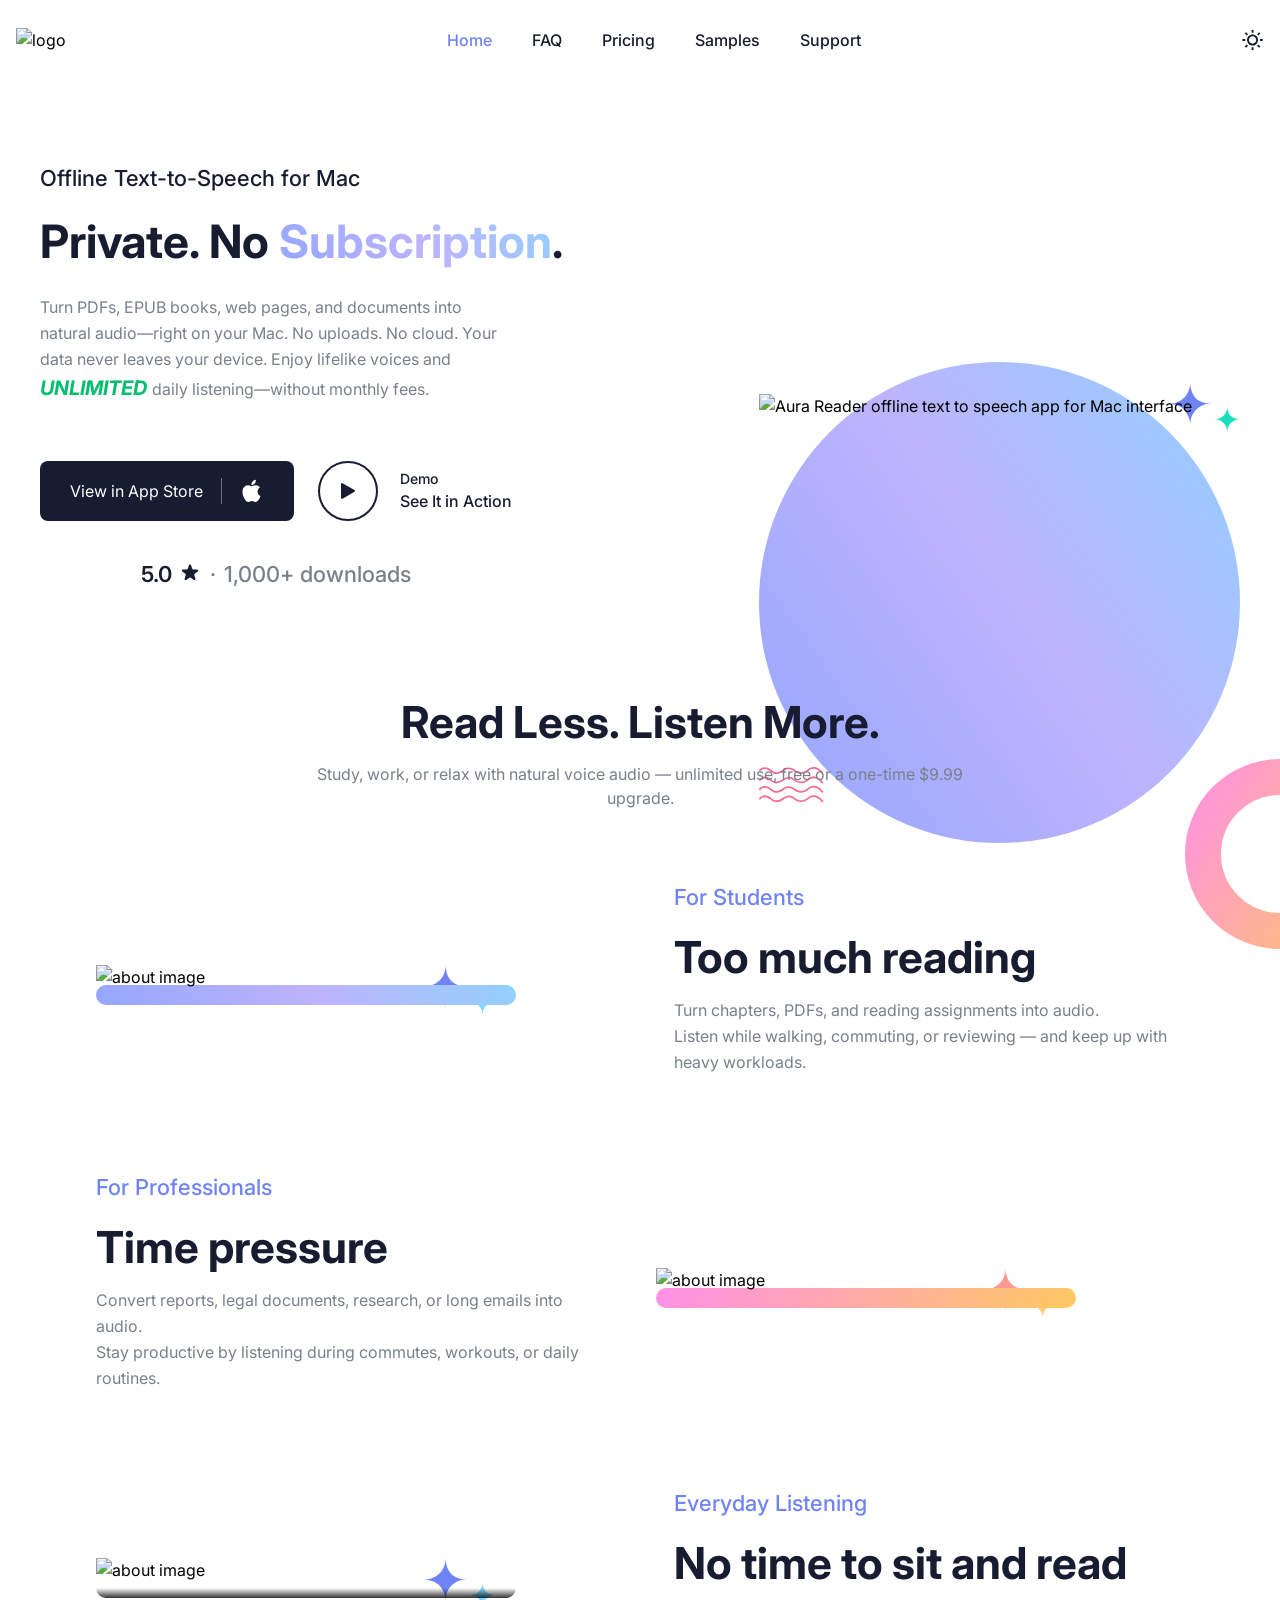
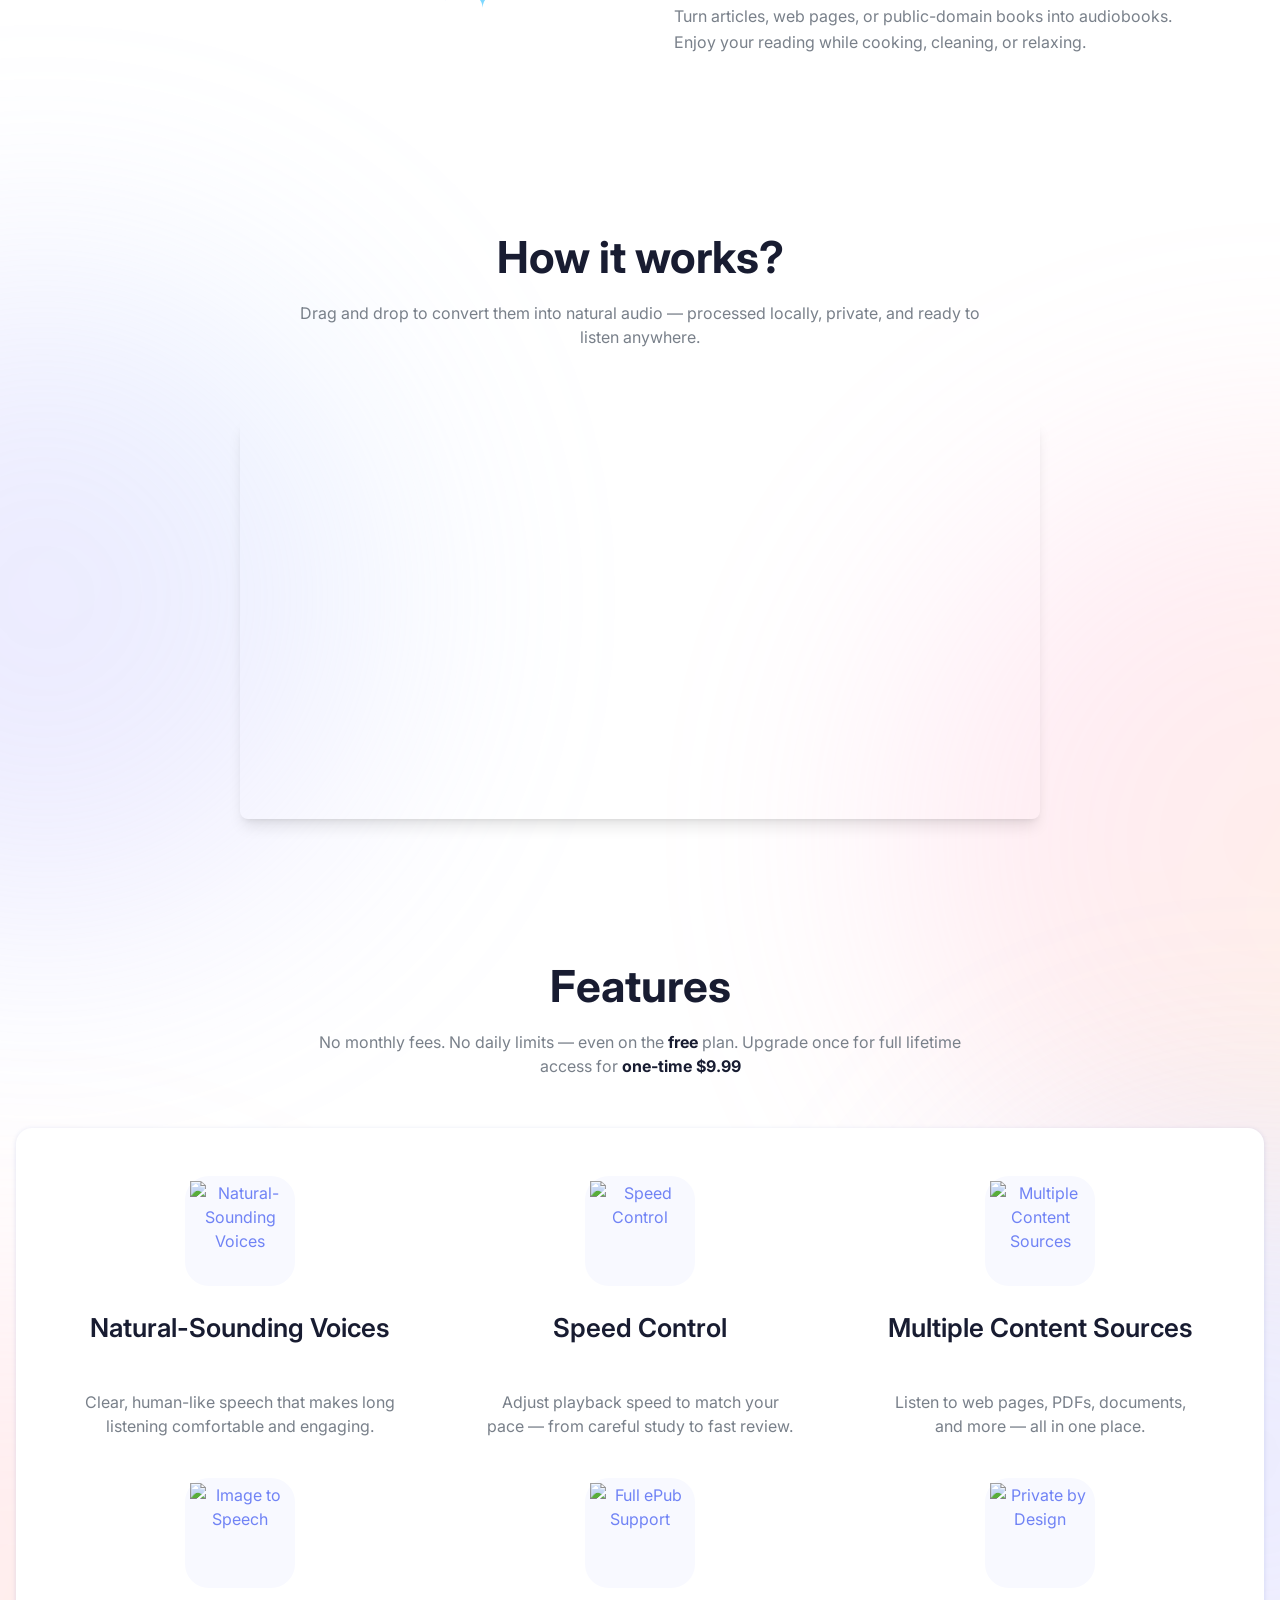
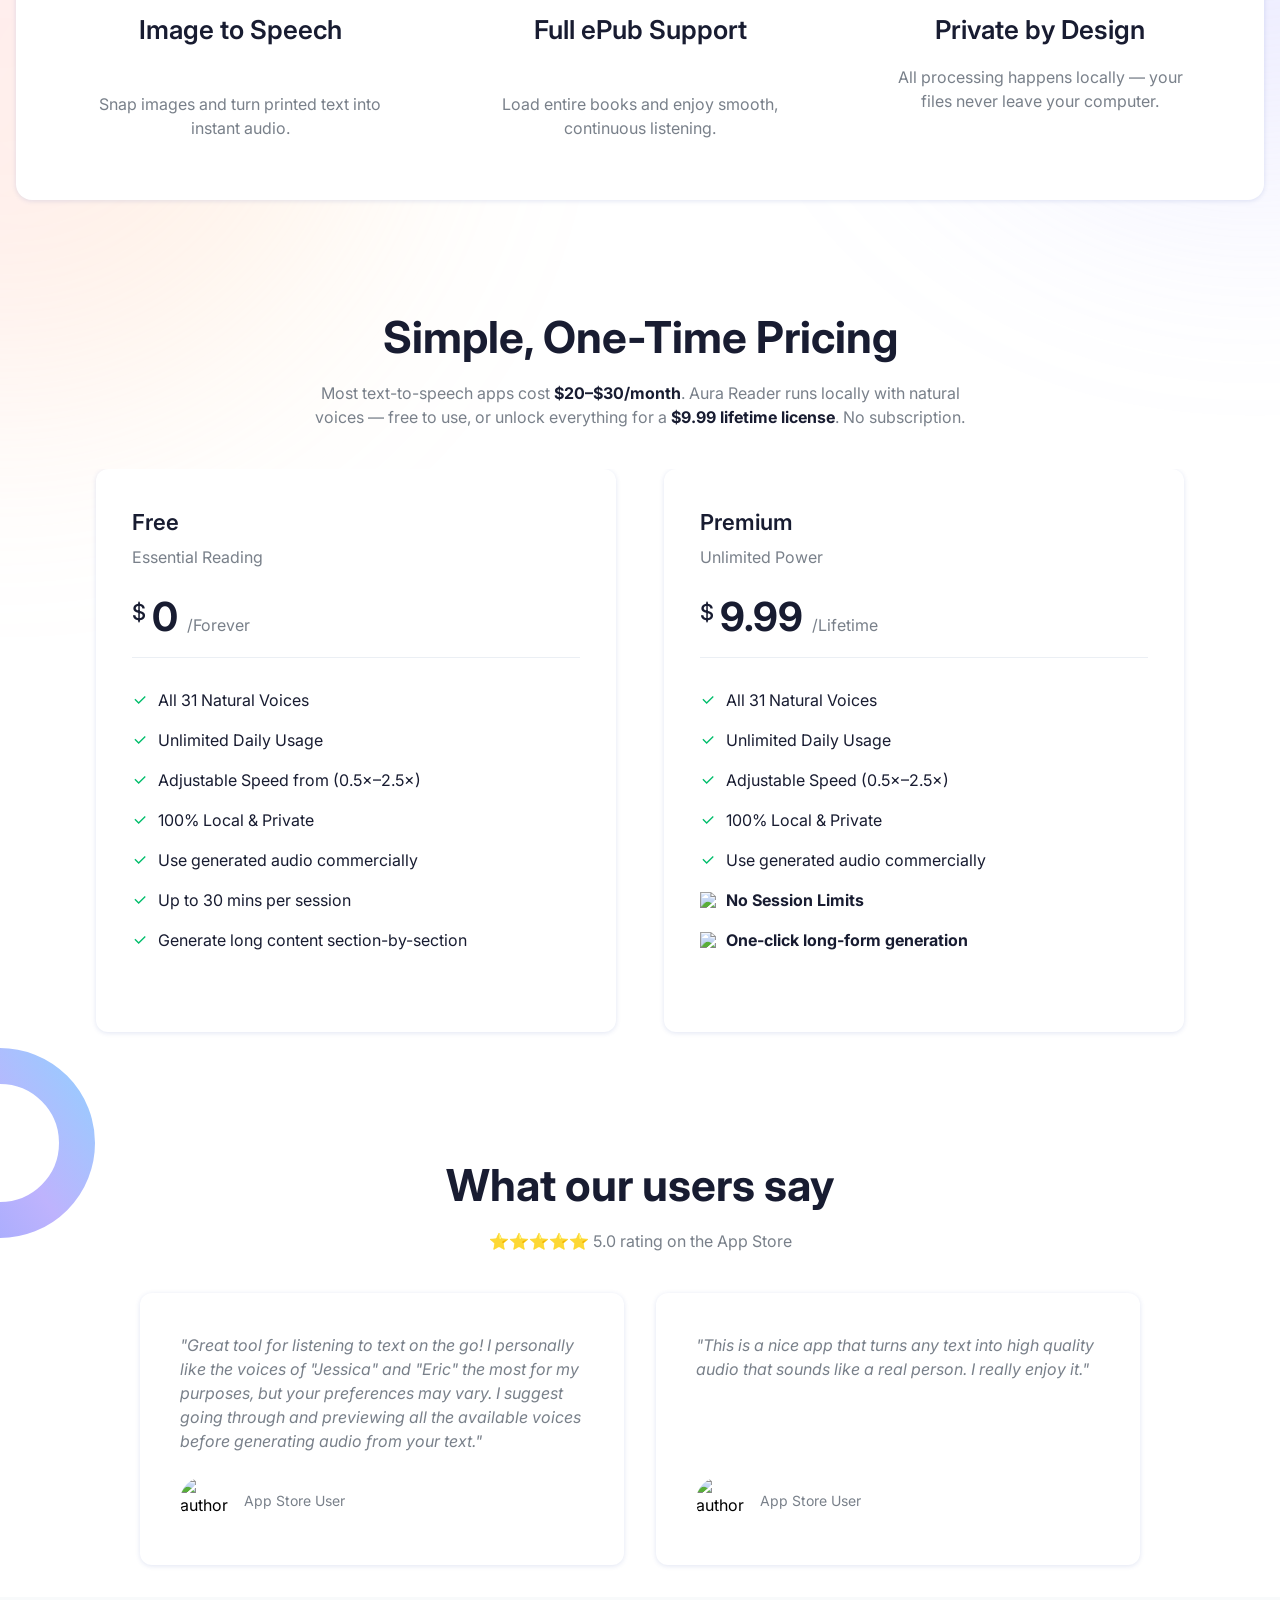
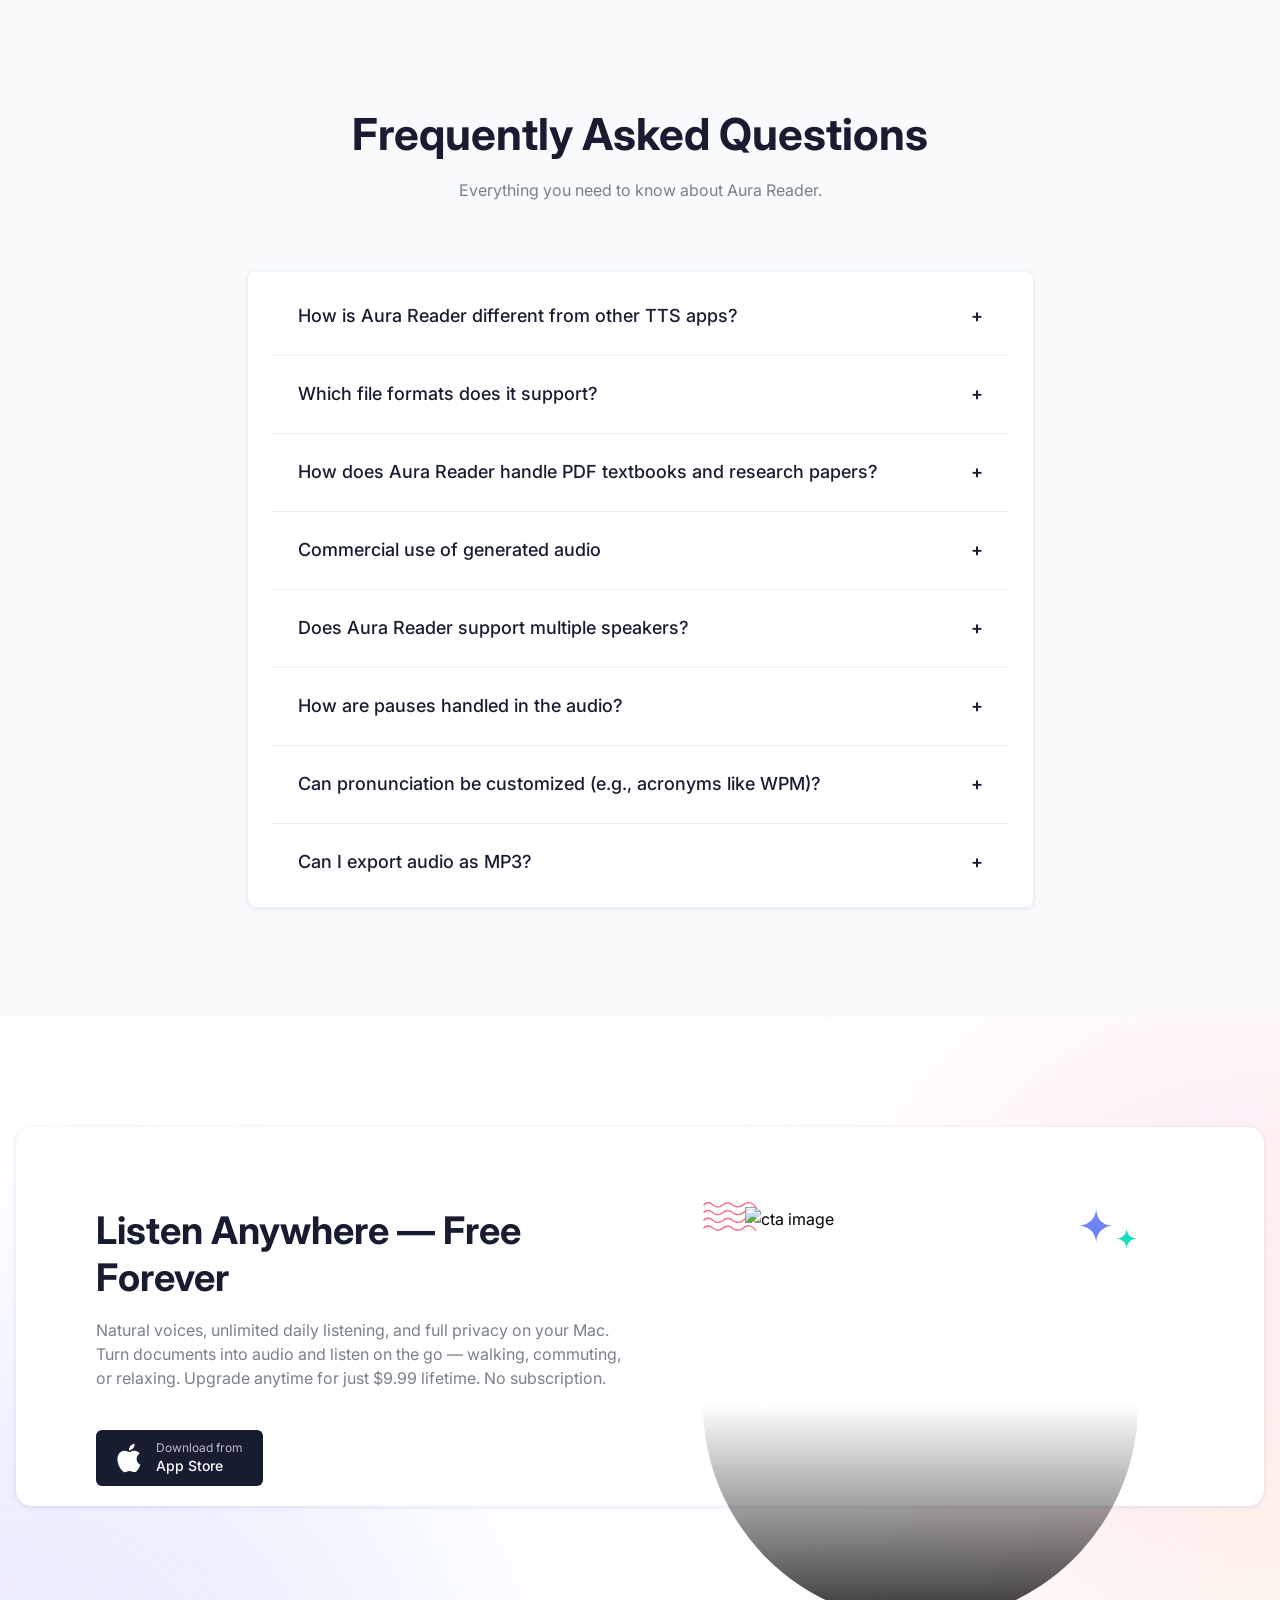
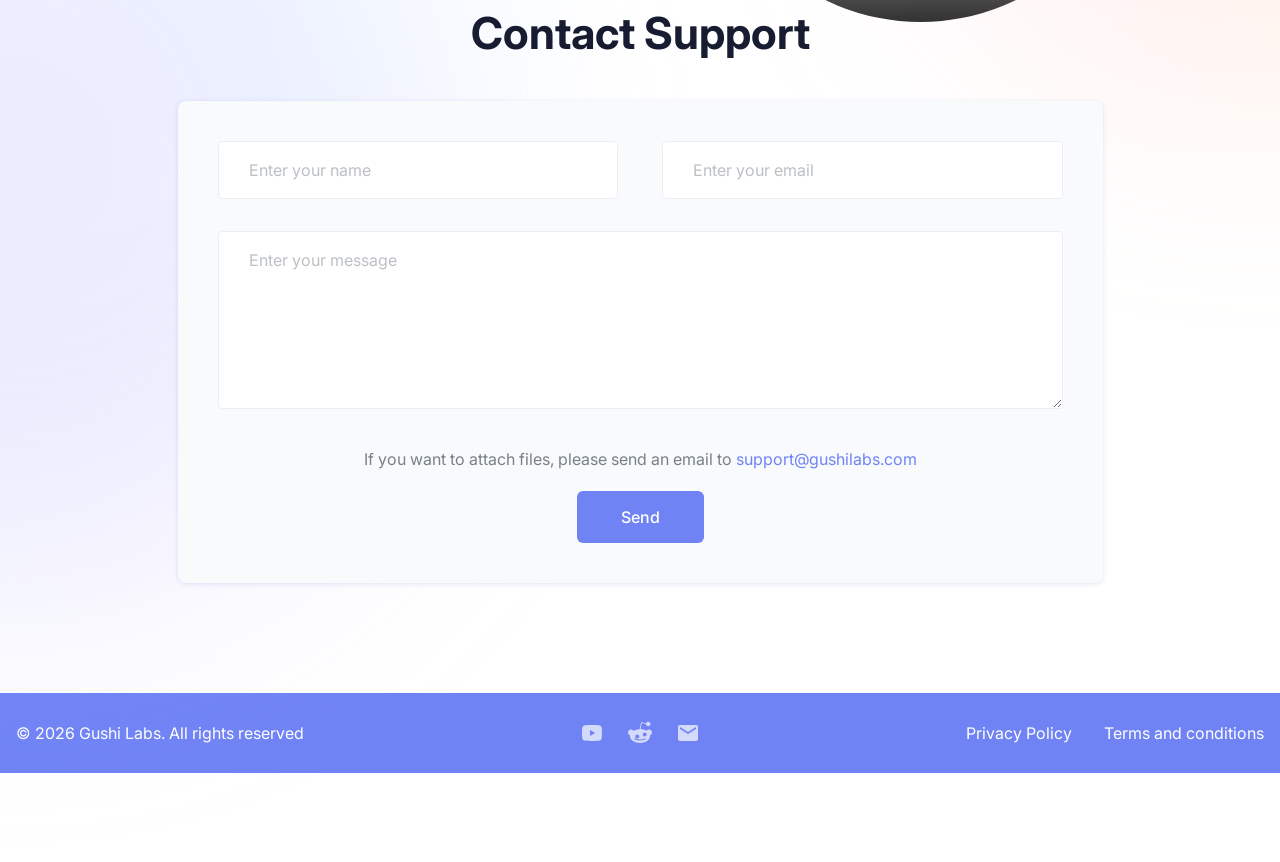
==== index.html @ f53d3189 "Updates" ====
<!DOCTYPE html>
<html lang="en">
  <head>
    <meta charset="UTF-8" />
    <meta http-equiv="X-UA-Compatible" content="IE=edge" />
    <meta name="viewport" content="width=device-width, initial-scale=1.0" />
    <meta name="description" content="Aura Reader is an offline text-to-speech app for Mac. Turn PDFs, EPUBs, web pages, documents, and images into natural audio with private on-device processing and no subscription." />
    <link rel="canonical" href="https://www.gushilabs.com/" />
    <meta name="robots" content="index, follow" />

    <meta property="og:title" content="Aura Reader – Offline Text to Speech for Mac" />
    <meta property="og:description" content="Turn PDFs, EPUBs, web pages, documents, and images into natural audio on your Mac. Private, offline, and no subscription." />
    <meta property="og:type" content="website" />
    <meta property="og:url" content="https://www.gushilabs.com/" />
    <meta property="og:image" content="https://www.gushilabs.com/images/hero/aurareaderhero.png" />

    <meta name="twitter:card" content="summary_large_image" />
    <meta name="twitter:title" content="Aura Reader – Offline Text to Speech for Mac" />
    <meta name="twitter:description" content="Offline text-to-speech for Mac. Listen to PDFs, EPUBs, web pages, and more." />
    <meta name="twitter:image" content="https://www.gushilabs.com/images/hero/aurareaderhero.png" />
    <title>Aura Reader – Offline Text to Speech for Mac | PDF, EPUB & Web Pages</title>
    <!-- Google tag (gtag.js) -->
    <script async src="https://www.googletagmanager.com/gtag/js?id=G-EWCR8ZTV8Y"></script>
    <script>
      window.dataLayer = window.dataLayer || [];
      function gtag(){dataLayer.push(arguments);}
      gtag('js', new Date());

      gtag('config', 'G-EWCR8ZTV8Y');
    </script>
    <script type="application/ld+json">
    {
      "@context": "https://schema.org",
      "@type": "SoftwareApplication",
      "name": "Aura Reader",
      "applicationCategory": "ProductivityApplication",
      "operatingSystem": "macOS",
      "description": "Aura Reader is an offline text-to-speech app for Mac that converts PDFs, EPUBs, web pages, documents, and images into natural audio with private on-device processing.",
      "offers": {
        "@type": "Offer",
        "price": "0",
        "priceCurrency": "USD"
      },
      "publisher": {
        "@type": "Organization",
        "name": "Gushi Labs"
      }
    }
    </script>
    <link rel="stylesheet" href="https://cdn.jsdelivr.net/npm/swiper@11/swiper-bundle.min.css" />
    <link rel="stylesheet" href="https://cdn.jsdelivr.net/npm/glightbox/dist/css/glightbox.min.css" />
  <link rel="icon" href="favicon.ico"><link href="style.css" rel="stylesheet"></head>
  <body class="bg-white dark:bg-black">
    <!-- ======= Header Start ======= -->
    <header class="absolute top-0 left-0 z-50 w-full duration-300 bg-white navbar border-stroke dark:border-stroke-dark dark:bg-black">
      <div class="container relative max-w-[1400px]">
        <div class="flex items-center justify-between">
          <div class="block py-4 lg:py-0">
            <a href="index.html" class="block max-w-[180px] sm:max-w-[220px]">
              <img src="images/logo.svg" alt="logo" class="block dark:hidden" />
              <img src="images/logo-white.svg" alt="logo" class="hidden dark:block" />
            </a>
          </div>
          <button
            class="navbarOpen absolute right-4 top-1/2 z-50 flex h-10 w-10 -translate-y-1/2 flex-col items-center justify-center space-y-[6px] font-bold lg:hidden"
            aria-label="navbarOpen"
            name="navbarOpen"
          >
            <span class="block h-[2px] w-7 bg-black dark:bg-white"></span>
            <span class="block h-[2px] w-7 bg-black dark:bg-white"></span>
            <span class="block h-[2px] w-7 bg-black dark:bg-white"></span>
          </button>

          <div class="relative justify-between hidden menu-wrapper lg:flex">
            <button class="fixed flex flex-col items-center justify-center w-10 h-10 font-bold navbarClose top-10 right-10 z-9999 lg:hidden" name="navbarClose" aria-label="navbarClose">
              <span class="block h-[2px] w-7 rotate-45 bg-black dark:bg-white"></span>
              <span class="-mt-[2px] block h-[2px] w-7 -rotate-45 bg-black dark:bg-white"></span>
            </button>

            <nav
              class="fixed top-0 left-0 flex items-center justify-center w-full h-screen text-center z-999 bg-white/95 backdrop-blur-xs dark:bg-black/95 lg:static lg:h-auto lg:w-max lg:bg-transparent lg:backdrop-blur-none lg:dark:bg-transparent"
            >
              <ul class="items-center space-y-3 lg:flex lg:space-x-8 lg:space-y-0 xl:space-x-10">
                <li class="menu-item">
                  <a href="#home" class="inline-flex items-center text-base font-medium text-black menu-scroll hover:text-primary dark:text-white dark:hover:text-primary lg:py-7"> Home </a>
                </li>
                <li class="menu-item">
                  <a href="#faq" class="inline-flex items-center text-base font-medium text-black menu-scroll hover:text-primary dark:text-white dark:hover:text-primary lg:py-7"> FAQ </a>
                </li>
                <li class="menu-item">
                  <a href="#pricing" class="inline-flex items-center text-base font-medium text-black menu-scroll hover:text-primary dark:text-white dark:hover:text-primary lg:py-7"> Pricing </a>
                </li>
                <li class="menu-item">
                  <a href="demos.html" class="inline-flex items-center text-base font-medium text-black hover:text-primary dark:text-white dark:hover:text-primary lg:py-7"> Samples </a>
                </li>
                <li class="menu-item">
                  <a href="#support" class="inline-flex items-center text-base font-medium text-black menu-scroll hover:text-primary dark:text-white dark:hover:text-primary lg:py-7"> Support </a>
                </li>
              </ul>
            </nav>
          </div>

          <div class="mr-[60px] flex items-center justify-end lg:mr-0">
            <label for="themeSwitcher" class="inline-flex items-center cursor-pointer" aria-label="themeSwitcher" name="themeSwitcher">
              <input type="checkbox" name="themeSwitcher" id="themeSwitcher" class="sr-only" />
              <span class="hidden dark:block">
                <svg width="21" height="21" viewBox="0 0 21 21" fill="none" xmlns="http://www.w3.org/2000/svg">
                  <g clip-path="url(#clip0_420_119)">
                    <path
                      d="M8.40276 5.88205C8.40259 7.05058 8.75048 8.19267 9.40204 9.16268C10.0536 10.1327 10.9793 10.8866 12.0611 11.3284C13.143 11.7701 14.3318 11.8796 15.4761 11.6429C16.6204 11.4062 17.6683 10.8341 18.4861 9.99941V10.0834C18.4861 14.7243 14.7242 18.4862 10.0833 18.4862C5.44247 18.4862 1.68054 14.7243 1.68054 10.0834C1.68054 5.44259 5.44247 1.68066 10.0833 1.68066H10.1673C9.60775 2.22779 9.16333 2.88139 8.86028 3.60295C8.55722 4.32451 8.40166 5.09943 8.40276 5.88205V5.88205ZM3.3611 10.0834C3.36049 11.5833 3.86151 13.0403 4.78444 14.2226C5.70737 15.4049 6.99919 16.2446 8.45437 16.608C9.90954 16.9715 11.4445 16.8379 12.8149 16.2284C14.1854 15.6189 15.3127 14.5686 16.0174 13.2446C14.7632 13.54 13.4543 13.5102 12.215 13.1578C10.9756 12.8054 9.84679 12.1422 8.93568 11.2311C8.02457 10.32 7.36136 9.19119 7.00898 7.95181C6.6566 6.71243 6.62672 5.40357 6.92219 4.1494C5.84629 4.72259 4.94652 5.57759 4.31923 6.62288C3.69194 7.66817 3.36074 8.86438 3.3611 10.0834V10.0834Z"
                      fill="white"
                    />
                  </g>
                  <defs>
                    <clipPath id="clip0_420_119">
                      <rect width="20.1667" height="20.1667" fill="white" />
                    </clipPath>
                  </defs>
                </svg>
              </span>
              <span class="block dark:hidden">
                <svg width="23" height="22" viewBox="0 0 23 22" fill="none" xmlns="http://www.w3.org/2000/svg">
                  <g clip-path="url(#clip0_1_11114)">
                    <path
                      d="M11.5658 16.4998C10.1071 16.4998 8.70815 15.9204 7.6767 14.8889C6.64525 13.8575 6.06579 12.4585 6.06579 10.9998C6.06579 9.54115 6.64525 8.1422 7.6767 7.11075C8.70815 6.0793 10.1071 5.49984 11.5658 5.49984C13.0245 5.49984 14.4234 6.0793 15.4549 7.11075C16.4863 8.1422 17.0658 9.54115 17.0658 10.9998C17.0658 12.4585 16.4863 13.8575 15.4549 14.8889C14.4234 15.9204 13.0245 16.4998 11.5658 16.4998ZM11.5658 14.6665C12.5382 14.6665 13.4709 14.2802 14.1585 13.5926C14.8461 12.9049 15.2325 11.9723 15.2325 10.9998C15.2325 10.0274 14.8461 9.09475 14.1585 8.40711C13.4709 7.71948 12.5382 7.33317 11.5658 7.33317C10.5933 7.33317 9.6607 7.71948 8.97306 8.40711C8.28543 9.09475 7.89912 10.0274 7.89912 10.9998C7.89912 11.9723 8.28543 12.9049 8.97306 13.5926C9.6607 14.2802 10.5933 14.6665 11.5658 14.6665ZM10.6491 0.916504H12.4825V3.6665H10.6491V0.916504ZM10.6491 18.3332H12.4825V21.0832H10.6491V18.3332ZM3.78787 4.51809L5.08404 3.22192L7.02829 5.16617L5.73212 6.46234L3.78787 4.519V4.51809ZM16.1033 16.8335L17.3995 15.5373L19.3437 17.4816L18.0475 18.7778L16.1033 16.8335ZM18.0475 3.221L19.3437 4.51809L17.3995 6.46234L16.1033 5.16617L18.0475 3.22192V3.221ZM5.73212 15.5373L7.02829 16.8335L5.08404 18.7778L3.78787 17.4816L5.73212 15.5373ZM21.6491 10.0832V11.9165H18.8991V10.0832H21.6491ZM4.23245 10.0832V11.9165H1.48245V10.0832H4.23245Z"
                      fill="#181C31"
                    />
                  </g>
                  <defs>
                    <clipPath id="clip0_1_11114">
                      <rect width="22" height="22" fill="white" transform="translate(0.565796)" />
                    </clipPath>
                  </defs>
                </svg>
              </span>
            </label>
            <a href="signin.html" class="hidden py-[10px] px-6 text-base font-medium text-black hover:text-primary dark:text-white dark:hover:text-primary"> Sign In </a>

            <a href="signup.html" class="hidden rounded-md bg-primary py-[10px] px-[30px] text-base font-medium text-white hover:bg-primary/90"> Sign Up </a>
          </div>
        </div>
      </div>
    </header>
    <!-- ======= Header End ======= -->

    <!-- ======= Main Start ======= -->
    <main>
      <!-- ======= Hero Start ======= -->
      <section id="home" class="pt-[165px]">
        <div class="container lg:max-w-[1305px] lg:px-10">
          <div class="flex flex-wrap items-center -mx-4">
            <div class="w-full px-4 lg:w-7/12">
              <div class="wow fadeInUp mb-12 lg:mb-0 lg:max-w-[570px]" data-wow-delay=".2s">
                <span class="mb-5 block text-lg font-medium leading-tight text-black dark:text-white sm:text-[22px] xl:text-[22px]">Offline Text-to-Speech for Mac</span>
                <h1 class="mb-6 text-3xl font-bold leading-tight text-black dark:text-white sm:text-[38px] md:text-[46px] lg:text-[40px] xl:text-[46px]">
                  <p>Private. No 
                    <span class="inline text-transparent bg-gradient-1 bg-clip-text"> Subscription</span>.
                  </p>
                </h1>
                <p class="mb-10 max-w-[475px] text-base leading-relaxed text-body">Turn PDFs, EPUB books, web pages, and documents into natural audio—right on your Mac.
No uploads. No cloud. Your data never leaves your device. Enjoy lifelike voices and
                   <span class="text-[20px] font-bold italic text-[#00BE6C]">
                    UNLIMITED 
                  </span>
                daily listening—without monthly fees. </p>

                <div class="inline-block">
                  <!-- Buttons Container -->
                  <div class="flex flex-wrap items-center">
                      <a
                        href="https://apps.apple.com/app/id6756167168"
                        target="_blank" 
                        rel="noopener noreferrer"
                        class="mr-6 mb-6 inline-flex h-[60px] items-center rounded-lg bg-black py-[14px] px-[30px] text-white hover:bg-black/90 dark:bg-white dark:text-black dark:hover:bg-black/90"
                      >
                      <span class="mr-[18px] border-r border-stroke/40 pr-[18px] leading-relaxed dark:border-[#BDBDBD]">View in App Store</span>
                      <span>
                        <svg width="24" height="24" viewBox="0 0 24 24" fill="none" xmlns="http://www.w3.org/2000/svg">
                          <g clip-path="url(#clip0_3_3641)">
                            <path
                              d="M11.624 7.2221C10.748 7.2221 9.392 6.2261 7.964 6.2621C6.08 6.2861 4.352 7.3541 3.38 9.0461C1.424 12.4421 2.876 17.4581 4.784 20.2181C5.72 21.5621 6.824 23.0741 8.288 23.0261C9.692 22.9661 10.22 22.1141 11.924 22.1141C13.616 22.1141 14.096 23.0261 15.584 22.9901C17.096 22.9661 18.056 21.6221 18.98 20.2661C20.048 18.7061 20.492 17.1941 20.516 17.1101C20.48 17.0981 17.576 15.9821 17.54 12.6221C17.516 9.8141 19.832 8.4701 19.94 8.4101C18.62 6.4781 16.592 6.2621 15.884 6.2141C14.036 6.0701 12.488 7.2221 11.624 7.2221ZM14.744 4.3901C15.524 3.4541 16.04 2.1461 15.896 0.850098C14.78 0.898098 13.436 1.5941 12.632 2.5301C11.912 3.3581 11.288 4.6901 11.456 5.9621C12.692 6.0581 13.964 5.3261 14.744 4.3901Z"
                              fill="currentColor"
                            />
                          </g>
                          <defs>
                            <clipPath id="clip0_3_3641">
                              <rect width="24" height="24" fill="white" />
                            </clipPath>
                          </defs>
                        </svg>
                      </span>
                    </a>
  
                    <a href="https://youtu.be/wGr6QeFlOjY" class="inline-flex items-center py-4 mb-6 text-black video-popup hover:text-primary dark:text-white dark:hover:text-primary">
                      <span class="mr-[22px] flex h-[60px] w-[60px] items-center justify-center rounded-full border-2 border-current">
                        <svg width="14" height="16" viewBox="0 0 14 16" fill="none" xmlns="http://www.w3.org/2000/svg">
                          <path
                            d="M13.5 7.06367C14.1667 7.44857 14.1667 8.41082 13.5 8.79572L1.5 15.7239C0.833334 16.1088 -3.3649e-08 15.6277 0 14.8579L6.05683e-07 1.00149C6.39332e-07 0.231693 0.833334 -0.249434 1.5 0.135466L13.5 7.06367Z"
                            fill="currentColor"
                          />
                        </svg>
                      </span>
                      <span class="text-base font-medium">
                        <span class="block text-sm">Demo</span>
                        See It in Action
                      </span>
                    </a>
                  </div>
  
                  <!-- Centered Rating and Downloads -->
                  <div class="flex items-center justify-center w-full text-lg sm:text-[22px] xl:text-[22px] font-medium text-body dark:text-gray-400 -mt-1 mb-6">
                    <span class="flex items-center text-black dark:text-white font-semibold">
                      5.0
                      <svg class="ml-1.5 h-6 w-6 text-black dark:text-white pb-[2px]" viewBox="0 0 20 20" fill="currentColor">
                        <path d="M9.049 2.927c.3-.921 1.603-.921 1.902 0l1.07 3.292a1 1 0 00.95.69h3.462c.969 0 1.371 1.24.588 1.81l-2.8 2.034a1 1 0 00-.364 1.118l1.07 3.292c.3.921-.755 1.688-1.54 1.118l-2.8-2.034a1 1 0 00-1.175 0l-2.8 2.034c-.784.57-1.838-.197-1.539-1.118l1.07-3.292a1 1 0 00-.364-1.118L2.98 8.72c-.783-.57-.38-1.81.588-1.81h3.461a1 1 0 00.951-.69l1.07-3.292z" />
                      </svg>
                    </span>
                    <span class="mx-2">·</span>
                    <span>1,000+ downloads</span>
                  </div>
                </div>
              </div>
            </div>

            <div class="w-full px-4 lg:w-5/12">
              <div class="wow fadeInUp relative z-10 mx-auto w-full max-w-[530px] pt-8 lg:mr-0" data-wow-delay=".3s">
                <img src="images/aurareaderhero.png" alt="Aura Reader offline text to speech app for Mac interface" class="max-w-full mx-auto dark:hidden" />
                <img src="images/aurareader-hero-dark.png" alt="Aura Reader offline text to speech app for Mac interface" class="hidden max-w-full mx-auto dark:block" />
                  <div class="absolute top-0 left-0 right-0 w-full rounded-full max-auto -z-10 aspect-square bg-gradient-1 pointer-events-none">
                  <div class="absolute right-0 top-5 pointer-events-none">
                    <svg width="72" height="51" viewBox="0 0 72 51" fill="none" xmlns="http://www.w3.org/2000/svg">
                      <g clip-path="url(#clip0_5_3665)">
                        <path
                          d="M22.378 0.4157C22.3814 0.342879 22.3851 0.270712 22.3891 0.199219C22.3857 0.271606 22.382 0.343766 22.378 0.4157C22.0401 7.83785 25.7079 22.0514 43.163 21.2025C36.0333 21.7022 21.9045 26.7677 22.3875 43.0291C22.1659 35.9367 17.5749 21.9221 1.00683 21.8442C0.856728 21.8465 0.709534 21.8469 0.56543 21.8454C0.713499 21.8439 0.86063 21.8435 1.00683 21.8442C8.04005 21.7355 21.4537 17.3609 22.378 0.4157Z"
                          fill="#7083F5"
                        />
                        <path
                          d="M59.3487 24.4888C59.3506 24.4451 59.3528 24.4018 59.3552 24.3589C59.3532 24.4023 59.351 24.4456 59.3487 24.4888C59.1459 28.942 61.3466 37.4702 71.8196 36.9608C67.5418 37.2606 59.0645 40.3 59.3543 50.0568C59.2213 45.8014 56.4667 37.3926 46.5259 37.3459C46.4359 37.3473 46.3475 37.3475 46.261 37.3466C46.3499 37.3457 46.4382 37.3454 46.5259 37.3459C50.7458 37.2807 58.794 34.6559 59.3487 24.4888Z"
                          fill="#19DEBB"
                        />
                      </g>
                      <defs>
                        <clipPath id="clip0_5_3665">
                          <rect width="71.2541" height="49.8779" fill="white" transform="translate(0.56543 0.199219)" />
                        </clipPath>
                      </defs>
                    </svg>
                  </div>
                  <div class="absolute left-0 bottom-10 pointer-events-none">
                    <svg width="65" height="36" viewBox="0 0 65 36" fill="none" xmlns="http://www.w3.org/2000/svg">
                      <path
                        fill-rule="evenodd"
                        clip-rule="evenodd"
                        d="M55.4149 1.83203C53.339 1.57898 51.3475 2.4214 49.2904 4.18456C45.9052 7.08611 40.0313 8.52953 34.7368 4.19769C32.4686 2.34195 30.4917 2.04856 28.8583 2.32079C27.1672 2.60264 25.7448 3.50424 24.6267 4.24961C22.8559 5.43014 20.9059 6.67067 18.66 6.9618C16.3417 7.2623 13.8664 6.54246 11.0465 4.19256C8.68539 2.22501 6.66504 1.84655 5.11312 2.08531C3.52522 2.32961 2.288 3.24185 1.57603 4.08328C1.25719 4.46008 0.69326 4.50708 0.316454 4.18824C-0.0603521 3.86941 -0.107346 3.30548 0.21149 2.92867C1.13803 1.83367 2.73868 0.642115 4.84131 0.318626C6.97991 -0.0103986 9.50274 0.579362 12.1908 2.81939C14.7333 4.93815 16.7266 5.40998 18.4302 5.18915C20.2062 4.95894 21.831 3.96513 23.6352 2.76234L24.131 3.50597L23.6352 2.76234C24.7515 2.01814 26.4572 0.908837 28.5644 0.557635C30.7295 0.196804 33.2212 0.648204 35.8687 2.81426C40.3566 6.48615 45.2562 5.28815 48.1272 2.82739C50.3886 0.889088 52.8657 -0.279434 55.6312 0.057691C58.3691 0.391448 61.1615 2.17558 64.1309 5.60179C64.4541 5.9748 64.4138 6.53924 64.0408 6.86252C63.6678 7.18579 63.1034 7.14547 62.7801 6.77246C59.9402 3.49563 57.5184 2.08846 55.4149 1.83203Z"
                        fill="#F76D8D"
                      />
                      <path
                        fill-rule="evenodd"
                        clip-rule="evenodd"
                        d="M55.4149 11.2026C53.339 10.9496 51.3475 11.792 49.2904 13.5552C45.9052 16.4567 40.0312 17.9001 34.7367 13.5683C32.4686 11.7126 30.4916 11.4192 28.8583 11.6914C27.1671 11.9732 25.7447 12.8748 24.6267 13.6202C22.8559 14.8007 20.9058 16.0413 18.66 16.3324C16.3417 16.6329 13.8663 15.9131 11.0464 13.5632C8.68536 11.5956 6.66501 11.2172 5.11309 11.4559C3.52519 11.7002 2.28797 12.6125 1.576 13.4539C1.25716 13.8307 0.69323 13.8777 0.316424 13.5588C-0.0603826 13.24 -0.107377 12.6761 0.211459 12.2993C1.138 11.2043 2.73865 10.0127 4.84128 9.68923C6.97988 9.36021 9.50271 9.94997 12.1907 12.19C14.7333 14.3088 16.7266 14.7806 18.4302 14.5598C20.2061 14.3295 21.831 13.3357 23.6352 12.1329L24.1309 12.8766L23.6352 12.1329C24.7515 11.3887 26.4572 10.2794 28.5644 9.92824C30.7294 9.56741 33.2212 10.0188 35.8686 12.1849C40.3565 15.8568 45.2562 14.6588 48.1271 12.198C50.3885 10.2597 52.8657 9.09117 55.6312 9.4283C58.3691 9.76205 61.1614 11.5462 64.1308 14.9724C64.4541 15.3454 64.4138 15.9098 64.0408 16.2331C63.6678 16.5564 63.1033 16.5161 62.7801 16.1431C59.9401 12.8662 57.5184 11.4591 55.4149 11.2026Z"
                        fill="#F76D8D"
                      />
                      <path
                        fill-rule="evenodd"
                        clip-rule="evenodd"
                        d="M55.4149 20.5825C53.339 20.3295 51.3475 21.1719 49.2904 22.935C45.9052 25.8366 40.0312 27.28 34.7367 22.9482C32.4686 21.0924 30.4916 20.7991 28.8583 21.0713C27.1671 21.3531 25.7447 22.2547 24.6267 23.0001C22.8559 24.1806 20.9058 25.4212 18.66 25.7123C16.3417 26.0128 13.8663 25.293 11.0464 22.9431C8.68536 20.9755 6.66501 20.597 5.11309 20.8358C3.52519 21.0801 2.28797 21.9923 1.576 22.8338C1.25716 23.2106 0.69323 23.2576 0.316424 22.9387C-0.0603826 22.6199 -0.107377 22.056 0.211459 21.6792C1.138 20.5842 2.73865 19.3926 4.84128 19.0691C6.97988 18.7401 9.50271 19.3299 12.1907 21.5699C14.7333 23.6886 16.7266 24.1605 18.4302 23.9396C20.2061 23.7094 21.831 22.7156 23.6352 21.5128L24.1309 22.2565L23.6352 21.5128C24.7515 20.7686 26.4572 19.6593 28.5644 19.3081C30.7294 18.9473 33.2212 19.3987 35.8686 21.5647C40.3565 25.2366 45.2562 24.0386 48.1271 21.5779C50.3885 19.6396 52.8657 18.4711 55.6312 18.8082C58.3691 19.1419 61.1614 20.9261 64.1308 24.3523C64.4541 24.7253 64.4138 25.2897 64.0408 25.613C63.6678 25.9363 63.1033 25.896 62.7801 25.523C59.9401 22.2461 57.5184 20.8389 55.4149 20.5825Z"
                        fill="#F76D8D"
                      />
                      <path
                        fill-rule="evenodd"
                        clip-rule="evenodd"
                        d="M55.4149 29.9619C53.339 29.7089 51.3475 30.5513 49.2904 32.3144C45.9052 35.216 40.0312 36.6594 34.7367 32.3276C32.4686 30.4718 30.4916 30.1784 28.8583 30.4507C27.1671 30.7325 25.7447 31.6341 24.6267 32.3795C22.8559 33.56 20.9058 34.8006 18.66 35.0917C16.3417 35.3922 13.8663 34.6723 11.0464 32.3224C8.68536 30.3549 6.66501 29.9764 5.11309 30.2152C3.52519 30.4595 2.28797 31.3717 1.576 32.2132C1.25716 32.59 0.69323 32.637 0.316424 32.3181C-0.0603826 31.9993 -0.107377 31.4354 0.211459 31.0586C1.138 29.9635 2.73865 28.772 4.84128 28.4485C6.97988 28.1195 9.50271 28.7092 12.1907 30.9493C14.7333 33.068 16.7266 33.5399 18.4302 33.319C20.2061 33.0888 21.831 32.095 23.6352 30.8922L24.1309 31.6359L23.6352 30.8922C24.7515 30.148 26.4572 29.0387 28.5644 28.6875C30.7294 28.3267 33.2212 28.7781 35.8686 30.9441C40.3565 34.616 45.2562 33.418 48.1271 30.9573C50.3885 29.019 52.8657 27.8504 55.6312 28.1876C58.3691 28.5213 61.1614 30.3055 64.1308 33.7317C64.4541 34.1047 64.4138 34.6691 64.0408 34.9924C63.6678 35.3157 63.1033 35.2754 62.7801 34.9023C59.9401 31.6255 57.5184 30.2183 55.4149 29.9619Z"
                        fill="#F76D8D"
                      />
                    </svg>
                  </div>
                </div>
              </div>
            </div>
          </div>
        </div>
      </section>
      <!-- ======= Hero End ======= -->

      <!-- ======= About Start ======= -->
      <section id="about" class="relative z-20 pt-[80px] pb-[50px]">
        <div class="container lg:max-w-[1120px]">
          <div class="wow fadeInUp mx-auto mb-14 max-w-[690px] text-center lg:mb-[70px]" data-wow-delay=".2s">
            <h2 class="mb-3 text-3xl font-bold text-black dark:text-white sm:text-4xl md:text-[44px] md:leading-tight">
              Read Less. Listen More.
            </h2>
            <p class="mb-5 text-base text-body">
              Study, work, or relax with natural voice audio — unlimited use, free or a one-time $9.99 upgrade.
            </p>
          </div>
          
          <div>
            <!-- Block 1: Too much reading -->
            <div class="flex flex-wrap items-center justify-between -mx-4 mb-20">
                  <div class="w-full px-4 lg:w-1/2">
                    <div class="relative z-10 mx-auto mb-6 w-full max-w-[420px] pb-4 lg:mx-0 lg:mb-0 max-h-[400px] overflow-visible">
                      <img src="images/aurareader_readfile-light.png" alt="about image" class="max-w-full mx-auto max-h-[300px] w-auto object-contain dark:hidden" />
                      <img src="images/aurareader_readfile-dark.png" alt="about image" class="hidden max-w-full mx-auto max-h-[300px] w-auto object-contain dark:block" />
                      <div class="absolute top-0 right-5 -z-10">
                        <svg width="72" height="50" viewBox="0 0 72 50" fill="none" xmlns="http://www.w3.org/2000/svg">
                          <g clip-path="url(#clip0_33_10)">
                            <path d="M21.8126 0.216481C21.8159 0.143661 21.8196 0.071493 21.8237 0C21.8203 0.0723874 21.8165 0.144547 21.8126 0.216481C21.4747 7.63863 25.1425 21.8522 42.5976 21.0032C35.4678 21.503 21.3391 26.5685 21.822 42.8298C21.6005 35.7375 17.0094 21.7229 0.441399 21.645C0.291298 21.6473 0.144104 21.6477 0 21.6462C0.148069 21.6447 0.2952 21.6443 0.441399 21.645C7.47462 21.5363 20.8883 17.1617 21.8126 0.216481Z" fill="#7083F5" />
                            <path d="M58.7832 24.2896C58.7851 24.2459 58.7874 24.2025 58.7898 24.1597C58.7878 24.2031 58.7855 24.2464 58.7832 24.2896C58.5804 28.7428 60.7811 37.271 71.2541 36.7616C66.9763 37.0614 58.499 40.1008 58.7888 49.8576C58.6559 45.6022 55.9013 37.1934 45.9605 37.1467C45.8704 37.1481 45.782 37.1482 45.6956 37.1474C45.7844 37.1465 45.8727 37.1462 45.9605 37.1467C50.1803 37.0815 58.2286 34.4567 58.7832 24.2896Z" fill="#7ED8FF" />
                          </g>
                          <defs><clipPath id="clip0_33_10"><rect width="71.2541" height="49.8779" fill="white" /></clipPath></defs>
                        </svg>
                      </div>
                      <div class="absolute bottom-0 left-0 -z-10 h-1/2 w-full rounded-[20px] bg-gradient-1"></div>
                    </div>
                  </div>
                  <div class="w-full px-4 lg:w-1/2">
                    <div class="lg:ml-auto lg:max-w-[510px]">
                      <span class="mb-4 block text-lg font-medium text-primary md:text-[22px]"> For Students </span>
                      <h2 class="mb-3 text-3xl font-bold text-black dark:text-white sm:text-4xl md:text-[44px] md:leading-tight">Too much reading</h2>
                      <p class="mb-[15px] text-base leading-relaxed text-body">Turn chapters, PDFs, and reading assignments into audio. <br> Listen while walking, commuting, or reviewing — and keep up with heavy workloads.</p>
                    </div>
                  </div>
                </div>

            <!-- Block 2: Time pressure -->
            <div class="flex flex-wrap items-center justify-between -mx-4 mb-20">
                  <div class="w-full px-4 lg:w-1/2">
                    <div class="lg:max-w-[510px]">
                      <span class="mb-4 block text-lg font-medium text-primary md:text-[22px]"> For Professionals </span>
                      <h2 class="mb-3 text-3xl font-bold text-black dark:text-white sm:text-4xl md:text-[44px] md:leading-tight">Time pressure</h2>
                      <p class="mb-[15px] text-base leading-relaxed text-body">Convert reports, legal documents, research, or long emails into audio. <br>Stay productive by listening during commutes, workouts, or daily routines.</p>
                    </div>
                  </div>
                  <div class="order-first w-full px-4 lg:order-last lg:w-1/2">
                    <div class="relative z-10 mx-auto mb-6 w-full max-w-[420px] pb-4 lg:mx-0 lg:mb-0 max-h-[400px] overflow-visible">
                      <img src="images/aurareader_screencapture-light.png" alt="about image" class="max-w-full mx-auto max-h-[300px] w-auto object-contain dark:hidden" />
                      <img src="images/aurareader_screencapture-dark.png" alt="about image" class="hidden max-w-full mx-auto max-h-[300px] w-auto object-contain dark:block" />
                      <div class="absolute top-0 right-5 -z-10">
                        <svg width="72" height="50" viewBox="0 0 72 50" fill="none" xmlns="http://www.w3.org/2000/svg">
                            <g clip-path="url(#clip0_34_10)">
                              <path d="M21.8126 0.216481C21.8159 0.143661 21.8196 0.071493 21.8237 0C21.8203 0.0723874 21.8165 0.144547 21.8126 0.216481C21.4747 7.63863 25.1425 21.8522 42.5976 21.0032C35.4678 21.503 21.3391 26.5685 21.822 42.8298C21.6005 35.7375 17.0094 21.7229 0.441399 21.645C0.291298 21.6473 0.144104 21.6477 0 21.6462C0.148069 21.6447 0.2952 21.6443 0.441399 21.645C7.47462 21.5363 20.8883 17.1617 21.8126 0.216481Z" fill="#FF9996" />
                              <path d="M58.7832 24.2896C58.7851 24.2459 58.7874 24.2025 58.7898 24.1597C58.7878 24.2031 58.7855 24.2464 58.7832 24.2896C58.5804 28.7428 60.7811 37.271 71.2541 36.7616C66.9763 37.0614 58.499 40.1008 58.7888 49.8576C58.6559 45.6022 55.9013 37.1934 45.9605 37.1467C45.8704 37.1481 45.782 37.1482 45.6956 37.1474C45.7844 37.1465 45.8727 37.1462 45.9605 37.1467C50.1803 37.0815 58.2286 34.4567 58.7832 24.2896Z" fill="#FFCB78" />
                            </g>
                            <defs><clipPath id="clip0_34_10"><rect width="71.2541" height="49.8779" fill="white" /></clipPath></defs>
                          </svg>
                      </div>
                      <div class="absolute bottom-0 left-0 -z-10 h-1/2 w-full rounded-[20px] bg-gradient-2"></div>
                    </div>
                  </div>
                </div>

            <!-- Block 3: Everyday Listening -->
            <div class="flex flex-wrap items-center justify-between -mx-4">
                  <div class="w-full px-4 lg:w-1/2">
                    <div class="relative z-10 mx-auto mb-6 w-full max-w-[420px] pb-4 lg:mx-0 lg:mb-0 max-h-[400px] overflow-visible">
                      <img src="images/aurareader_story_gen-light.png" alt="about image" class="max-w-full mx-auto max-h-[300px] w-auto object-contain dark:hidden" />
                      <img src="images/aurareader_story_gen-dark.png" alt="about image" class="hidden max-w-full mx-auto max-h-[300px] w-auto object-contain dark:block" />
                      <div class="absolute top-0 right-5 -z-10">
                        <svg width="72" height="50" viewBox="0 0 72 50" fill="none" xmlns="http://www.w3.org/2000/svg">
                          <g clip-path="url(#clip0_33_10)">
                            <path d="M21.8126 0.216481C21.8159 0.143661 21.8196 0.071493 21.8237 0C21.8203 0.0723874 21.8165 0.144547 21.8126 0.216481C21.4747 7.63863 25.1425 21.8522 42.5976 21.0032C35.4678 21.503 21.3391 26.5685 21.822 42.8298C21.6005 35.7375 17.0094 21.7229 0.441399 21.645C0.291298 21.6473 0.144104 21.6477 0 21.6462C0.148069 21.6447 0.2952 21.6443 0.441399 21.645C7.47462 21.5363 20.8883 17.1617 21.8126 0.216481Z" fill="#7083F5" />
                            <path d="M58.7832 24.2896C58.7851 24.2459 58.7874 24.2025 58.7898 24.1597C58.7878 24.2031 58.7855 24.2464 58.7832 24.2896C58.5804 28.7428 60.7811 37.271 71.2541 36.7616C66.9763 37.0614 58.499 40.1008 58.7888 49.8576C58.6559 45.6022 55.9013 37.1934 45.9605 37.1467C45.8704 37.1481 45.782 37.1482 45.6956 37.1474C45.7844 37.1465 45.8727 37.1462 45.9605 37.1467C50.1803 37.0815 58.2286 34.4567 58.7832 24.2896Z" fill="#7ED8FF" />
                          </g>
                          <defs><clipPath id="clip0_33_10"><rect width="71.2541" height="49.8779" fill="white" /></clipPath></defs>
                        </svg>
                      </div>
                      <div class="absolute bottom-0 left-0 -z-10 h-1/2 w-full rounded-[20px] bg-gradient-3"></div>
                    </div>
                  </div>
                  <div class="w-full px-4 lg:w-1/2">
                    <div class="lg:ml-auto lg:max-w-[510px]">
                      <span class="mb-4 block text-lg font-medium text-primary md:text-[22px]"> Everyday Listening </span>
                      <h2 class="mb-3 text-3xl font-bold text-black dark:text-white sm:text-4xl md:text-[44px] md:leading-tight">No time to sit and read</h2>
                      <p class="mb-[15px] text-base leading-relaxed text-body">Turn articles, web pages, or public-domain books into audiobooks. <br>Enjoy your reading while cooking, cleaning, or relaxing.</p>
                    </div>
                  </div>
                </div>
          </div>
        </div>
        
        <div class="absolute right-0 top-36 -z-10">
          <svg width="95" height="190" viewBox="0 0 95 190" fill="none" xmlns="http://www.w3.org/2000/svg">
            <circle cx="95" cy="95" r="77" stroke="url(#paint0_linear_47_27)" stroke-width="36" />
            <defs>
              <linearGradient id="paint0_linear_47_27" x1="0" y1="0" x2="224.623" y2="130.324" gradientUnits="userSpaceOnUse">
                <stop stop-color="#FF8FE8" />
                <stop offset="1" stop-color="#FFC960" />
              </linearGradient>
            </defs>
          </svg>
        </div>
      </section>
      <!-- ======= "About" End ======= -->

      <!-- ======= Work Process Start ======= -->
      <section id="work-process" class="relative z-10 pt-[110px]">
        <div class="container">
          <div class="wow fadeInUp mx-auto mb-14 max-w-[690px] text-center lg:mb-[70px]" data-wow-delay=".2s">
            <h2 class="mb-4 text-3xl font-bold text-black dark:text-white sm:text-4xl md:text-[44px] md:leading-tight">How it works?</h2>
            <p class="text-base text-body">Drag and drop to convert them into natural audio — processed locally, private, and ready to listen anywhere.</p>
          </div>
        </div>

        <div class="container max-w-[1390px]">
          <div class="px-5 xl:px-10">
            <div class="flex flex-wrap justify-center -mx-4">
              <div class="w-full px-4">
                <div class="wow fadeInUp mx-auto mb-[60px] max-w-[800px] text-center" data-wow-delay=".2s">
                  <video class="w-full rounded-lg shadow-lg" autoplay loop muted playsinline>
                    <source src="images/aura_reader.mp4" type="video/mp4">
                    Your browser does not support the video tag.
                  </video>
                </div>
              </div>
            </div>
          </div>
        </div>

        <!-- Graphics -->
        <div class="absolute left-0 hidden -top-28 -z-10 md:block">
          <svg width="632" height="1179" viewBox="0 0 632 1179" fill="none" xmlns="http://www.w3.org/2000/svg">
            <g opacity="0.25" filter="url(#filter0_f_38_24)">
              <circle cx="42.5" cy="589.5" r="329.5" fill="url(#paint0_linear_38_24)" />
            </g>
            <defs>
              <filter id="filter0_f_38_24" x="-547" y="0" width="1179" height="1179" filterUnits="userSpaceOnUse" color-interpolation-filters="sRGB">
                <feFlood flood-opacity="0" result="BackgroundImageFix" />
                <feBlend mode="normal" in="SourceGraphic" in2="BackgroundImageFix" result="shape" />
                <feGaussianBlur stdDeviation="130" result="effect1_foregroundBlur_38_24" />
              </filter>
              <linearGradient id="paint0_linear_38_24" x1="-366.218" y1="919" x2="451.176" y2="349.901" gradientUnits="userSpaceOnUse">
                <stop stop-color="#8EA5FE" />
                <stop offset="0.541667" stop-color="#BEB3FD" />
                <stop offset="1" stop-color="#90D1FF" />
              </linearGradient>
            </defs>
          </svg>
        </div>

        <div class="absolute right-0 top-20 -z-10">
          <svg width="637" height="1277" viewBox="0 0 637 1277" fill="none" xmlns="http://www.w3.org/2000/svg">
            <g opacity="0.2" filter="url(#filter0_f_38_23)">
              <circle cx="638.5" cy="638.5" r="388.5" fill="url(#paint0_linear_38_23)" />
            </g>
            <defs>
              <filter id="filter0_f_38_23" x="0" y="0" width="1277" height="1277" filterUnits="userSpaceOnUse" color-interpolation-filters="sRGB">
                <feFlood flood-opacity="0" result="BackgroundImageFix" />
                <feBlend mode="normal" in="SourceGraphic" in2="BackgroundImageFix" result="shape" />
                <feGaussianBlur stdDeviation="125" result="effect1_foregroundBlur_38_23" />
              </filter>
              <linearGradient id="paint0_linear_38_23" x1="250" y1="250" x2="1168.59" y2="782.957" gradientUnits="userSpaceOnUse">
                <stop stop-color="#FF8FE8" />
                <stop offset="1" stop-color="#FFC960" />
              </linearGradient>
            </defs>
          </svg>
        </div>
      </section>
      <!-- ======= Work Process End ======= -->

      <!-- ======= Features Start ======= -->
      <section id="features" class="relative z-10 pt-[80px]">
        <div class="container">
          <div class="wow fadeInUp mx-auto mb-10 max-w-[690px] text-center lg:mb-[50px]" data-wow-delay=".2s">
            <h2 class="mb-4 text-3xl font-bold text-black dark:text-white sm:text-4xl md:text-[44px] md:leading-tight">Features</h2>
            <p class="text-base text-body">No monthly fees. No daily limits — even on the <span class="font-bold text-black dark:text-white">free</span> plan. Upgrade once for full lifetime access for <span class="font-bold text-black dark:text-white">one-time $9.99</span></p>
          </div>
        </div>

        <div class="container max-w-[1390px]">
          <div class="px-5 bg-white rounded-2xl pt-10 pb-10 shadow-card dark:bg-dark dark:shadow-card-dark md:pb-1 lg:pt-12 lg:pb-5 xl:px-10">
            <div class="flex flex-wrap -mx-4">
              <div class="w-full px-4 md:w-1/2 lg:w-1/3">
                <div class="wow fadeInUp group mx-auto mb-[40px] max-w-[310px] text-center" data-wow-delay=".2s">
                  <div
                    class="mx-auto mb-6 flex h-[110px] w-[110px] items-center justify-center rounded-3xl bg-gray text-primary duration-300 group-hover:bg-primary group-hover:text-white dark:bg-[#2A2E44] dark:text-white dark:group-hover:bg-primary"
                  >
                    <img src="images/speaker-amFenrir.png" alt="Natural-Sounding Voices" class="w-[100px] h-[100px] object-contain" />
                  </div>
                  <h3 class="mb-4 min-h-[64px] text-xl font-semibold text-black dark:text-white sm:text-[22px] xl:text-[26px]">Natural-Sounding Voices</h3>
                  <p class="text-base text-body">Clear, human-like speech that makes long listening comfortable and engaging.</p>
                </div>
              </div>

              <div class="w-full px-4 md:w-1/2 lg:w-1/3">
                <div class="wow fadeInUp group mx-auto mb-[40px] max-w-[310px] text-center" data-wow-delay=".3s">
                  <div
                    class="mx-auto mb-6 flex h-[110px] w-[110px] items-center justify-center rounded-3xl bg-gray text-primary duration-300 group-hover:bg-primary group-hover:text-white dark:bg-[#2A2E44] dark:text-white dark:group-hover:bg-primary"
                  >
                    <img src="images/speed_control.png" alt="Speed Control" class="w-[100px] h-[100px] object-contain" />
                  </div>
                  <h3 class="mb-4 min-h-[64px] text-xl font-semibold text-black dark:text-white sm:text-[22px] xl:text-[26px]">Speed Control</h3>
                  <p class="text-base text-body">Adjust playback speed to match your pace — from careful study to fast review.</p>
                </div>
              </div>

              <div class="w-full px-4 md:w-1/2 lg:w-1/3">
                <div class="wow fadeInUp group mx-auto mb-[40px] max-w-[310px] text-center" data-wow-delay=".4s">
                  <div
                    class="mx-auto mb-6 flex h-[110px] w-[110px] items-center justify-center rounded-3xl bg-gray text-primary duration-300 group-hover:bg-primary group-hover:text-white dark:bg-[#2A2E44] dark:text-white dark:group-hover:bg-primary"
                  >
                    <img src="images/doc_source.png" alt="Multiple Content Sources" class="w-[100px] h-[100px] object-contain" />
                  </div>
                  <h3 class="mb-4 min-h-[64px] text-xl font-semibold text-black dark:text-white sm:text-[22px] xl:text-[26px]">Multiple Content Sources</h3>
                  <p class="text-base text-body">Listen to web pages, PDFs, documents, and more — all in one place.</p>
                </div>
              </div>

              <div class="w-full px-4 md:w-1/2 lg:w-1/3">
                <div class="wow fadeInUp group mx-auto mb-[40px] max-w-[310px] text-center" data-wow-delay=".2s">
                  <div
                    class="mx-auto mb-6 flex h-[110px] w-[110px] items-center justify-center rounded-3xl bg-gray text-primary duration-300 group-hover:bg-primary group-hover:text-white dark:bg-[#2A2E44] dark:text-white dark:group-hover:bg-primary"
                  >
                    <img src="images/screen_capture.png" alt="Image to Speech" class="w-[100px] h-[100px] object-contain" />
                  </div>
                  <h3 class="mb-4 min-h-[64px] text-xl font-semibold text-black dark:text-white sm:text-[22px] xl:text-[26px]">Image to Speech</h3>
                  <p class="text-base text-body">Snap images and turn printed text into instant audio.</p>
                </div>
              </div>

              <div class="w-full px-4 md:w-1/2 lg:w-1/3">
                <div class="wow fadeInUp group mx-auto mb-[40px] max-w-[310px] text-center" data-wow-delay=".3s">
                  <div
                    class="mx-auto mb-6 flex h-[110px] w-[110px] items-center justify-center rounded-3xl bg-gray text-primary duration-300 group-hover:bg-primary group-hover:text-white dark:bg-[#2A2E44] dark:text-white dark:group-hover:bg-primary"
                  >
                    <img src="images/book.png" alt="Full ePub Support" class="w-[100px] h-[100px] object-contain" />
                  </div>
                  <h3 class="mb-4 min-h-[64px] text-xl font-semibold text-black dark:text-white sm:text-[22px] xl:text-[26px]">Full ePub Support</h3>
                  <p class="text-base text-body">Load entire books and enjoy smooth, continuous listening.</p>
                </div>
              </div>

              <div class="w-full px-4 md:w-1/2 lg:w-1/3">
                <div class="wow fadeInUp group mx-auto mb-[40px] max-w-[310px] text-center" data-wow-delay=".4s">
                  <div
                    class="mx-auto min-h-[64px] mb-6 flex h-[110px] w-[110px] items-center justify-center rounded-3xl bg-gray text-primary duration-300 group-hover:bg-primary group-hover:text-white dark:bg-[#2A2E44] dark:text-white dark:group-hover:bg-primary"
                  >
                    <img src="images/privacy_design.png" alt="Private by Design" class="w-[100px] h-[100px] object-contain" />
                  </div>
                  <h3 class="mb-4 text-xl font-semibold text-black dark:text-white sm:text-[22px] xl:text-[26px]">Private by Design</h3>
                  <p class="text-base text-body">All processing happens locally — your files never leave your computer.</p>
                </div>
              </div>
            </div>
          </div>
        </div>

        <!--  -->
        <div class="absolute top-0 right-0 -z-10">
          <svg width="602" height="1154" viewBox="0 0 602 1154" fill="none" xmlns="http://www.w3.org/2000/svg">
            <g opacity="0.25" filter="url(#filter0_f_26_84)">
              <circle cx="577" cy="577" r="317" fill="url(#paint0_linear_26_84)" />
            </g>
            <defs>
              <filter id="filter0_f_26_84" x="0" y="0" width="1154" height="1154" filterUnits="userSpaceOnUse" color-interpolation-filters="sRGB">
                <feFlood flood-opacity="0" result="BackgroundImageFix" />
                <feBlend mode="normal" in="SourceGraphic" in2="BackgroundImageFix" result="shape" />
                <feGaussianBlur stdDeviation="130" result="effect1_foregroundBlur_26_84" />
              </filter>
              <linearGradient id="paint0_linear_26_84" x1="183.787" y1="894" x2="970.173" y2="346.491" gradientUnits="userSpaceOnUse">
                <stop stop-color="#8EA5FE" />
                <stop offset="0.541667" stop-color="#BEB3FD" />
                <stop offset="1" stop-color="#90D1FF" />
              </linearGradient>
            </defs>
          </svg>
        </div>
        <div class="absolute left-0 hidden -bottom-1/2 -z-10 md:block">
          <svg width="622" height="1236" viewBox="0 0 622 1236" fill="none" xmlns="http://www.w3.org/2000/svg">
            <g opacity="0.2" filter="url(#filter0_f_26_85)">
              <circle cx="4" cy="618" r="368" fill="url(#paint0_linear_26_85)" />
            </g>
            <defs>
              <filter id="filter0_f_26_85" x="-614" y="0" width="1236" height="1236" filterUnits="userSpaceOnUse" color-interpolation-filters="sRGB">
                <feFlood flood-opacity="0" result="BackgroundImageFix" />
                <feBlend mode="normal" in="SourceGraphic" in2="BackgroundImageFix" result="shape" />
                <feGaussianBlur stdDeviation="125" result="effect1_foregroundBlur_26_85" />
              </filter>
              <linearGradient id="paint0_linear_26_85" x1="-364" y1="250" x2="506.12" y2="754.835" gradientUnits="userSpaceOnUse">
                <stop stop-color="#FF8FE8" />
                <stop offset="1" stop-color="#FFC960" />
              </linearGradient>
            </defs>
          </svg>
        </div>
      </section>
      <!-- ======= Features End ======= -->

      <!-- ======= Pricing Start ======= -->
      <section id="pricing" class="relative z-10 pt-[110px]">
        <div class="container">
          <div class="wow fadeInUp mx-auto mb-10 max-w-[690px] text-center" data-wow-delay=".2s">
            <h2 class="mb-4 text-3xl font-bold text-black dark:text-white sm:text-4xl md:text-[44px] md:leading-tight">Simple, One-Time Pricing</h2>
            <p class="text-base text-body">Most text-to-speech apps cost <span class="font-bold text-black dark:text-white">$20–$30/month</span>. Aura Reader runs locally with natural voices — free to use, or unlock everything for a <span class="font-bold text-black dark:text-white">$9.99 lifetime license</span>. No subscription.</p>
          </div>
        </div>

        <div class="container max-w-[1120px] overflow-hidden">

          <div class="flex flex-wrap justify-center -mx-6">
            <div class="w-full px-6 md:w-1/2 lg:w-1/2">
              <div class="py-10 mb-10 bg-white wow fadeInUp rounded-xl px-9 shadow-card dark:bg-dark dark:shadow-card-dark lg:mb-4 lg:px-7 xl:px-9" data-wow-delay=".2s">
                <h3 class="mb-2 text-[22px] font-semibold leading-tight text-black dark:text-white">Free</h3>
                <p class="text-base mb-7 text-body">Essential Reading</p>

                <p class="pb-5 text-black border-b border-stroke dark:border-stroke-dark dark:text-white">
                  <span class="text-[40px] font-bold leading-none">
                    <sup class="text-[22px] font-medium"> $ </sup>
                    0
                  </span>
                  <span class="text-base text-body"> /Forever </span>
                </p>

                <div class="space-y-4 pt-[30px] pb-10">
                  <p class="flex text-base text-black dark:text-body">
                    <span class="mr-[10px] mt-1">
                      <svg width="16" height="16" viewBox="0 0 16 16" fill="none" xmlns="http://www.w3.org/2000/svg">
                        <g clip-path="url(#clip0_44_7)">
                          <path d="M6.66674 10.1147L12.7947 3.98599L13.7381 4.92866L6.66674 12L2.42407 7.75733L3.36674 6.81466L6.66674 10.1147Z" fill="#00BE6C" />
                        </g>
                        <defs>
                          <clipPath id="clip0_44_7">
                            <rect width="16" height="16" fill="white" />
                          </clipPath>
                        </defs>
                      </svg>
                    </span>
                    All 31 Natural Voices
                  </p>
                  <p class="flex text-base text-black dark:text-body">
                    <span class="mr-[10px] mt-1">
                      <svg width="16" height="16" viewBox="0 0 16 16" fill="none" xmlns="http://www.w3.org/2000/svg">
                        <g clip-path="url(#clip0_44_7)">
                          <path d="M6.66674 10.1147L12.7947 3.98599L13.7381 4.92866L6.66674 12L2.42407 7.75733L3.36674 6.81466L6.66674 10.1147Z" fill="#00BE6C" />
                        </g>
                        <defs>
                          <clipPath id="clip0_44_7">
                            <rect width="16" height="16" fill="white" />
                          </clipPath>
                        </defs>
                      </svg>
                    </span>
                    Unlimited Daily Usage
                  </p>
                  <p class="flex text-base text-black dark:text-body">
                    <span class="mr-[10px] mt-1">
                      <svg width="16" height="16" viewBox="0 0 16 16" fill="none" xmlns="http://www.w3.org/2000/svg">
                        <g clip-path="url(#clip0_44_7)">
                          <path d="M6.66674 10.1147L12.7947 3.98599L13.7381 4.92866L6.66674 12L2.42407 7.75733L3.36674 6.81466L6.66674 10.1147Z" fill="#00BE6C" />
                        </g>
                        <defs>
                          <clipPath id="clip0_44_7">
                            <rect width="16" height="16" fill="white" />
                          </clipPath>
                        </defs>
                      </svg>
                    </span>
                    Adjustable Speed from (0.5×–2.5×)
                  </p>
                  <p class="flex text-base text-black dark:text-body">
                    <span class="mr-[10px] mt-1">
                      <svg width="16" height="16" viewBox="0 0 16 16" fill="none" xmlns="http://www.w3.org/2000/svg">
                        <g clip-path="url(#clip0_44_7)">
                          <path d="M6.66674 10.1147L12.7947 3.98599L13.7381 4.92866L6.66674 12L2.42407 7.75733L3.36674 6.81466L6.66674 10.1147Z" fill="#00BE6C" />
                        </g>
                        <defs>
                          <clipPath id="clip0_44_7">
                            <rect width="16" height="16" fill="white" />
                          </clipPath>
                        </defs>
                      </svg>
                    </span>
                    100% Local & Private
                  </p>
                  <p class="flex text-base text-black dark:text-body">
                    <span class="mr-[10px] mt-1">
                      <svg width="16" height="16" viewBox="0 0 16 16" fill="none" xmlns="http://www.w3.org/2000/svg">
                        <g clip-path="url(#clip0_44_7)">
                          <path d="M6.66674 10.1147L12.7947 3.98599L13.7381 4.92866L6.66674 12L2.42407 7.75733L3.36674 6.81466L6.66674 10.1147Z" fill="#00BE6C" />
                        </g>
                        <defs>
                          <clipPath id="clip0_44_7">
                            <rect width="16" height="16" fill="white" />
                          </clipPath>
                        </defs>
                      </svg>
                    </span>
                    Use generated audio commercially
                  </p>
                  <p class="flex text-base text-black dark:text-body">
                    <span class="mr-[10px] mt-1">
                      <svg width="16" height="16" viewBox="0 0 16 16" fill="none" xmlns="http://www.w3.org/2000/svg">
                        <g clip-path="url(#clip0_44_7)">
                          <path d="M6.66674 10.1147L12.7947 3.98599L13.7381 4.92866L6.66674 12L2.42407 7.75733L3.36674 6.81466L6.66674 10.1147Z" fill="#00BE6C" />
                        </g>
                        <defs>
                          <clipPath id="clip0_44_7">
                            <rect width="16" height="16" fill="white" />
                          </clipPath>
                        </defs>
                      </svg>
                    </span>
                    Up to 30 mins per session
                  </p>
                  <p class="flex text-base text-black dark:text-body">
                    <span class="mr-[10px] mt-1">
                      <svg width="16" height="16" viewBox="0 0 16 16" fill="none" xmlns="http://www.w3.org/2000/svg">
                        <g clip-path="url(#clip0_44_7)">
                          <path d="M6.66674 10.1147L12.7947 3.98599L13.7381 4.92866L6.66674 12L2.42407 7.75733L3.36674 6.81466L6.66674 10.1147Z" fill="#00BE6C" />
                        </g>
                        <defs>
                          <clipPath id="clip0_44_7">
                            <rect width="16" height="16" fill="white" />
                          </clipPath>
                        </defs>
                      </svg>
                    </span>
                    Generate long content section-by-section
                  </p>
                </div>
              </div>
            </div>

            <div class="w-full px-6 md:w-1/2 lg:w-1/2">
              <div class="relative py-10 mb-10 bg-white wow fadeInUp rounded-xl px-9 shadow-card dark:bg-dark dark:shadow-card-dark lg:mb-4 lg:px-7 xl:px-9" data-wow-delay=".3s">
                <h3 class="mb-2 text-[22px] font-semibold leading-tight text-black dark:text-white">Premium</h3>
                <p class="text-base mb-7 text-body">Unlimited Power</p>

                <p class="pb-5 text-black border-b border-stroke dark:border-stroke-dark dark:text-white">
                  <span class="text-[40px] font-bold leading-none">
                    <sup class="text-[22px] font-medium"> $ </sup>
                    9.99
                  </span>
                  <span class="text-base text-body"> /Lifetime </span>
                </p>

                <div class="space-y-4 pt-[30px] pb-10">
                  <p class="flex text-base text-black dark:text-body">
                    <span class="mr-[10px] mt-1">
                      <svg width="16" height="16" viewBox="0 0 16 16" fill="none" xmlns="http://www.w3.org/2000/svg">
                        <g clip-path="url(#clip0_44_7)">
                          <path d="M6.66674 10.1147L12.7947 3.98599L13.7381 4.92866L6.66674 12L2.42407 7.75733L3.36674 6.81466L6.66674 10.1147Z" fill="#00BE6C" />
                        </g>
                        <defs>
                          <clipPath id="clip0_44_7">
                            <rect width="16" height="16" fill="white" />
                          </clipPath>
                        </defs>
                      </svg>
                    </span>
                    All 31 Natural Voices
                  </p>
                  <p class="flex text-base text-black dark:text-body">
                    <span class="mr-[10px] mt-1">
                      <svg width="16" height="16" viewBox="0 0 16 16" fill="none" xmlns="http://www.w3.org/2000/svg">
                        <g clip-path="url(#clip0_44_7)">
                          <path d="M6.66674 10.1147L12.7947 3.98599L13.7381 4.92866L6.66674 12L2.42407 7.75733L3.36674 6.81466L6.66674 10.1147Z" fill="#00BE6C" />
                        </g>
                        <defs>
                          <clipPath id="clip0_44_7">
                            <rect width="16" height="16" fill="white" />
                          </clipPath>
                        </defs>
                      </svg>
                    </span>
                    Unlimited Daily Usage
                  </p>
                  <p class="flex text-base text-black dark:text-body">
                    <span class="mr-[10px] mt-1">
                      <svg width="16" height="16" viewBox="0 0 16 16" fill="none" xmlns="http://www.w3.org/2000/svg">
                        <g clip-path="url(#clip0_44_7)">
                          <path d="M6.66674 10.1147L12.7947 3.98599L13.7381 4.92866L6.66674 12L2.42407 7.75733L3.36674 6.81466L6.66674 10.1147Z" fill="#00BE6C" />
                        </g>
                        <defs>
                          <clipPath id="clip0_44_7">
                            <rect width="16" height="16" fill="white" />
                          </clipPath>
                        </defs>
                      </svg>
                    </span>
                    Adjustable Speed (0.5×–2.5×)
                  </p>
                  <p class="flex text-base text-black dark:text-body">
                    <span class="mr-[10px] mt-1">
                      <svg width="16" height="16" viewBox="0 0 16 16" fill="none" xmlns="http://www.w3.org/2000/svg">
                        <g clip-path="url(#clip0_44_7)">
                          <path d="M6.66674 10.1147L12.7947 3.98599L13.7381 4.92866L6.66674 12L2.42407 7.75733L3.36674 6.81466L6.66674 10.1147Z" fill="#00BE6C" />
                        </g>
                        <defs>
                          <clipPath id="clip0_44_7">
                            <rect width="16" height="16" fill="white" />
                          </clipPath>
                        </defs>
                      </svg>
                    </span>
                    100% Local & Private
                  </p>
                  <p class="flex text-base text-black dark:text-body">
                    <span class="mr-[10px] mt-1">
                      <svg width="16" height="16" viewBox="0 0 16 16" fill="none" xmlns="http://www.w3.org/2000/svg">
                        <g clip-path="url(#clip0_44_7)">
                          <path d="M6.66674 10.1147L12.7947 3.98599L13.7381 4.92866L6.66674 12L2.42407 7.75733L3.36674 6.81466L6.66674 10.1147Z" fill="#00BE6C" />
                        </g>
                        <defs>
                          <clipPath id="clip0_44_7">
                            <rect width="16" height="16" fill="white" />
                          </clipPath>
                        </defs>
                      </svg>
                    </span>
                    Use generated audio commercially
                  </p>
                  <p class="flex text-base text-black dark:text-body font-bold">
                    <span class="mr-[10px] mt-1">
                      <img src="images/green-plus.svg" alt="icon" width="16" height="16" />
                    </span>
                    No Session Limits
                  </p>
                  <p class="flex text-base text-black dark:text-body font-bold">
                    <span class="mr-[10px] mt-1">
                      <img src="images/green-plus.svg" alt="icon" width="16" height="16" />
                    </span>
                    One-click long-form generation
                  </p>
                </div>
              </div>
            </div>
          </div>
        </div>
      </section>
      <!-- ======= Pricing End ======= -->

      <!-- ======= Testimonials Start ======= -->
    <section id="testimonials" class="relative z-20 pt-[110px]">
        <div class="container">
          <div class="wow fadeInUp mx-auto mb-10 max-w-[690px] text-center" data-wow-delay=".2s">
            <h2 class="mb-4 text-3xl font-bold text-black dark:text-white sm:text-4xl md:text-[44px] md:leading-tight">What our users say</h2>
            <p class="text-base text-body">⭐⭐⭐⭐⭐ 5.0 rating on the App Store</p>
          </div>
        </div>

        <div class="container">
          <div class="wow fadeInUp mx-auto max-w-[1000px]" data-wow-delay=".2s">
            
            <div class="flex flex-wrap justify-center -mx-4">
              
              <div class="w-full px-4 md:w-1/2 mb-8">
                <div class="rounded-xl bg-white p-10 shadow-card dark:bg-dark dark:shadow-card-dark h-full flex flex-col justify-between">
                  <p class="mb-6 text-base italic text-body">
                    "Great tool for listening to text on the go! I personally like the voices of "Jessica" and "Eric" the most for my purposes, but your preferences may vary. I suggest going through and previewing all the available voices before generating audio from your text."
                  </p>
                  <div class="flex items-center mt-auto">
                    <div class="mr-4 h-12 w-12 rounded-full overflow-hidden flex-shrink-0 bg-gray-100 dark:bg-gray-800">
                      <img src="images/app_store_user.png" alt="author" class="h-full w-full object-cover object-center" />
                    </div>
                    <div>
                      <p class="text-sm text-body">App Store User</p>
                    </div>
                  </div>
                </div>
              </div>
              
              <div class="w-full px-4 md:w-1/2 mb-8">
                <div class="rounded-xl bg-white p-10 shadow-card dark:bg-dark dark:shadow-card-dark h-full flex flex-col justify-between">
                  <p class="mb-6 text-base italic text-body">
                    "This is a nice app that turns any text into high quality audio that sounds like a real person. I really enjoy it."
                  </p>
                  <div class="flex items-center mt-auto">
                    <div class="mr-4 h-12 w-12 rounded-full overflow-hidden flex-shrink-0 bg-gray-100 dark:bg-gray-800">
                      <img src="images/app_store_user.png" alt="author" class="h-full w-full object-cover object-center" />
                    </div>
                    <div>
                      <p class="text-sm text-body">App Store User</p>
                    </div>
                  </div>
                </div>
              </div>

            </div>
            
          </div>
        </div>

        <div class="absolute top-0 left-0 -z-10">
          <svg width="95" height="190" viewBox="0 0 95 190" fill="none" xmlns="http://www.w3.org/2000/svg">
            <circle cy="95" r="77" stroke="url(#paint0_linear_47_26)" stroke-width="36" />
            <defs>
              <linearGradient id="paint0_linear_47_26" x1="-117.84" y1="190" x2="117.828" y2="25.9199" gradientUnits="userSpaceOnUse">
                <stop stop-color="#8EA5FE" />
                <stop offset="0.541667" stop-color="#BEB3FD" />
                <stop offset="1" stop-color="#90D1FF" />
              </linearGradient>
            </defs>
          </svg>
        </div>
      </section>

      <!-- ======= FAQ Start ======= -->
      <section id="faq" class="relative z-30 bg-[#F8FAFB] py-[110px] dark:bg-[#15182B]">
        <div class="container relative z-20">
          <div class="wow fadeInUp mx-auto mb-14 max-w-[690px] text-center lg:mb-[70px]" data-wow-delay=".2s">
            <h2 class="mb-4 text-3xl font-bold text-black dark:text-white sm:text-4xl md:text-[44px] md:leading-tight">Frequently Asked Questions</h2>
            <p class="text-base text-body">Everything you need to know about Aura Reader.</p>
          </div>

          <div class="faqs wow fadeInUp mx-auto w-full max-w-[785px] rounded-lg bg-white px-6 py-[6px] shadow-card dark:bg-black dark:shadow-card-dark relative z-30" data-wow-delay=".3s">
            
            <div class="border-b faq border-stroke last-of-type:border-none dark:border-stroke-dark">
              <button class="faq-btn relative flex w-full justify-between py-6 px-[18px] text-left text-base font-medium text-black dark:text-white sm:px-[26px] sm:text-lg cursor-pointer">
                How is Aura Reader different from other TTS apps?
              </button>
              <div class="faq-content h-auto overflow-hidden border-t border-stroke px-[18px] dark:border-stroke-dark sm:px-[26px]">
                <div class="text-base text-body pt-5 pb-6 space-y-4">
                  <p>
                    Aura Reader is built for privacy, ownership, and long-form use.
                  </p>
                  <div>
                    <strong class="block font-semibold text-black dark:text-white mb-1">
                      Compared to cloud-based TTS:
                    </strong>
                    <p>
                      No subscriptions. No uploads. Everything runs locally on your Mac using your own hardware. Your data never leaves your device, and is never used for training.
                    </p>
                  </div>
                  <div>
                    <strong class="block font-semibold text-black dark:text-white mb-1">
                      Compared to typical local/open-source TTS tools:
                    </strong>
                    <p>
                      Aura Reader is a fully native macOS app built in Swift—stable, optimized, and easy to use. It’s designed to efficiently generate hours of audio in one go, without complicated setup or performance issues.
                    </p>
                  </div>
                </div>
              </div>
            </div>

            <div class="border-b faq border-stroke last-of-type:border-none dark:border-stroke-dark">
              <button class="faq-btn relative flex w-full justify-between py-6 px-[18px] text-left text-base font-medium text-black dark:text-white sm:px-[26px] sm:text-lg cursor-pointer">
                Which file formats does it support?
              </button>
              <div class="faq-content h-auto overflow-hidden border-t border-stroke px-[18px] dark:border-stroke-dark sm:px-[26px]">
                <div class="text-base text-body pt-5 pb-6 space-y-4">
                  <p>
                  Aura Reader supports EPUB, PDF, DOCX, and plain text files.
                  </p>
                  <p> 
                  You can also convert content directly from web pages (via URL) or use screen capture to turn any visible text on your screen into audio.
                  </p>
                </div>
              </div>
            </div>

            <div class="border-b faq border-stroke last-of-type:border-none dark:border-stroke-dark">
              <button class="faq-btn relative flex w-full justify-between py-6 px-[18px] text-left text-base font-medium text-black dark:text-white sm:px-[26px] sm:text-lg cursor-pointer">
                How does Aura Reader handle PDF textbooks and research papers?
              </button>
              <div class="faq-content h-auto overflow-hidden border-t border-stroke px-[18px] dark:border-stroke-dark sm:px-[26px]">
                <div class="text-base text-body pt-5 pb-6 space-y-4">
                  <p>
                    PDFs are often much messier than EPUB books. Headers, footers, citations, URLs, footnotes, and two-column layouts can interrupt the flow of text-to-speech.
                  </p>

                  <p>
                    Aura Reader automatically cleans up many common PDF formatting issues before generating audio. By default, it skips headers, footers, citations, URLs, and other unwanted text to create a smoother listening experience.
                  </p>

                  <p>
                    If you prefer to include any of these elements, you can customize them individually in <strong>Settings → Pronunciation → Audio Content</strong>. Each option can be turned on or off to match the type of document you're listening to.
                  </p>

                  <p>
                    Aura Reader supports both digital PDFs and scanned PDFs using built-in OCR, making it well suited for textbooks, research papers, and other long-form documents.
                  </p>
                </div>
              </div>
            </div>

            <div class="border-b faq border-stroke last-of-type:border-none dark:border-stroke-dark">
              <button class="faq-btn relative flex w-full justify-between py-6 px-[18px] text-left text-base font-medium text-black dark:text-white sm:px-[26px] sm:text-lg cursor-pointer">
                Commercial use of generated audio
              </button>
              <div class="faq-content h-auto overflow-hidden border-t border-stroke px-[18px] dark:border-stroke-dark sm:px-[26px]">
                <div class="text-base text-body pt-5 pb-6 space-y-4">
                  <p>
                    Absolutely. The audio you generate is yours to keep and use however you like—podcasts, YouTube videos, courses, and more.
                  </p>
                  <p>
                    You’re free to use it commercially, as long as you have the rights to the source material.
                  </p>
                </div>
              </div>
            </div>

            <div class="border-b faq border-stroke last-of-type:border-none dark:border-stroke-dark">
              <button class="faq-btn relative flex w-full justify-between py-6 px-[18px] text-left text-base font-medium text-black dark:text-white sm:px-[26px] sm:text-lg cursor-pointer">
                Does Aura Reader support multiple speakers?
              </button>
              <div class="faq-content h-auto overflow-hidden border-t border-stroke px-[18px] dark:border-stroke-dark sm:px-[26px]">
                <div class="text-base text-body pt-5 pb-6 space-y-4">
                  <p>
                    Yes. Aura Reader supports multiple speakers within a single script. 
                  </p>
                  <p>
                    Simply use tags like:
                    [voice: Adam] or [voice: Bella] to switch voices inline.
                  </p>
                </div>
              </div>
            </div>

            <div class="border-b faq border-stroke last-of-type:border-none dark:border-stroke-dark">
              <button class="faq-btn relative flex w-full justify-between py-6 px-[18px] text-left text-base font-medium text-black dark:text-white sm:px-[26px] sm:text-lg cursor-pointer">
                How are pauses handled in the audio?
              </button>
              <div class="faq-content h-auto overflow-hidden border-t border-stroke px-[18px] dark:border-stroke-dark sm:px-[26px]">
                <div class="text-base text-body pt-5 pb-6 space-y-4">
                  <p>
                    Yes. Aura Reader automatically adds natural pauses during narration. You can also insert additional pauses anywhere in your text using tags like [pause: 800ms] to fine-tune timing.
                  </p>
                  <p>
                    Example: First sentence. Second sentence. [pause: 800ms] Third sentence.
                  </p>
                </div>
              </div>
            </div>

            <div class="border-b faq border-stroke last-of-type:border-none dark:border-stroke-dark">
              <button class="faq-btn relative flex w-full justify-between py-6 px-[18px] text-left text-base font-medium text-black dark:text-white sm:px-[26px] sm:text-lg cursor-pointer">
                Can pronunciation be customized (e.g., acronyms like WPM)?
              </button>
              <div class="faq-content h-auto overflow-hidden border-t border-stroke px-[18px] dark:border-stroke-dark sm:px-[26px]">
                <div class="text-base text-body pt-5 pb-6 space-y-4">
                  <p>
                    Yes. You can control how words are spoken using the Pronunciation Editor.
                  </p>
                  <p>
                    Example: You can set: WPM as "Word Per Minute" (or your preferred pronunciation)
                  </p>
                </div>
              </div>
            </div>

            <div class="border-b faq border-stroke last-of-type:border-none dark:border-stroke-dark">
              <button class="faq-btn relative flex w-full justify-between py-6 px-[18px] text-left text-base font-medium text-black dark:text-white sm:px-[26px] sm:text-lg cursor-pointer">
                Can I export audio as MP3?
              </button>
              <div class="faq-content h-auto overflow-hidden border-t border-stroke px-[18px] dark:border-stroke-dark sm:px-[26px]">
                <div class="text-base text-body pt-5 pb-6 space-y-4">
                  <p>
                    Yes. Aura Reader supports MP3, along with M4A and M4B formats.
                  </p>
                  <p>
                    Use MP3 for maximum compatibility, or M4B for audiobook-style listening with chapters.
                  </p>
                </div>
              </div>
            </div>
            
          </div>
        </div>
      </section>
      <!-- ======= FAQ End ======= -->

      <!-- ======= CTA Start ======= -->
      <section id="cta" class="relative z-20 pt-[110px]">
        <div class="container max-w-[1390px]">
          <div class="px-10 bg-white rounded-2xl pt-14 shadow-card dark:bg-dark dark:shadow-card-dark sm:px-20 lg:px-12 lg:pt-20 xl:px-20">
            <div class="flex flex-wrap -mx-4">
              <div class="self-center w-full px-4 lg:w-1/2">
                <div class="wow fadeInUp mx-auto max-w-[530px] text-center lg:ml-0 lg:text-left" data-wow-delay=".2s">
                  <h2 class="mb-4 text-3xl font-bold text-black dark:text-white sm:text-4xl md:text-[38px] md:leading-tight">Listen Anywhere — Free Forever</h2>
                  <p class="mb-10 text-base text-body">Natural voices, unlimited daily listening, and full privacy on your Mac. Turn documents into audio and listen on the go — walking, commuting, or relaxing. Upgrade anytime for just $9.99 lifetime. No subscription.</p>

                  <div class="-mx-[10px] flex flex-wrap items-center justify-center lg:justify-start">
                    <div class="inline-block px-[10px]">
                        <a
                          href="https://apps.apple.com/app/id6756167168"
                          target="_blank" 
                          rel="noopener noreferrer"
                          class="mb-5 inline-flex items-center rounded-md bg-black py-[10px] pl-4 pr-5 text-white hover:bg-black/90 dark:bg-white dark:text-black dark:hover:bg-white/90"
                        >
                        <span class="mr-[10px]">
                          <svg width="34" height="34" viewBox="0 0 34 34" fill="none" xmlns="http://www.w3.org/2000/svg">
                            <path
                              d="M26.5058 27.625C25.33 29.3817 24.0833 31.0959 22.185 31.1242C20.2867 31.1667 19.6775 30.005 17.5242 30.005C15.3567 30.005 14.6908 31.0959 12.8917 31.1667C11.0358 31.2375 9.63333 29.2967 8.44333 27.5825C6.02083 24.0834 4.165 17.6375 6.65833 13.3025C7.89083 11.1492 10.1008 9.78921 12.495 9.74671C14.3083 9.71837 16.0367 10.9792 17.1558 10.9792C18.2608 10.9792 20.3575 9.46337 22.5533 9.69004C23.4742 9.73254 26.0525 10.0584 27.71 12.495C27.5825 12.58 24.6358 14.3084 24.6642 17.8925C24.7067 22.1709 28.4183 23.6017 28.4608 23.6159C28.4183 23.715 27.8658 25.6559 26.5058 27.625ZM18.4167 4.95837C19.4508 3.78254 21.165 2.89004 22.5817 2.83337C22.7658 4.49087 22.1 6.16254 21.1083 7.35254C20.1308 8.55671 18.5158 9.49171 16.9292 9.36421C16.7167 7.73504 17.51 6.03504 18.4167 4.95837Z"
                              fill="currentColor"
                            />
                          </svg>
                        </span>
                        <span class="text-left">
                          <span class="block text-xs opacity-70"> Download from </span>
                          <span class="block text-sm font-medium"> App Store </span>
                        </span>
                      </a>
                    </div>
                  </div>
                </div>
              </div>

              <div class="w-full px-4 lg:w-1/2">
                <div class="wow fadeInUp relative z-10 mx-auto mt-20 max-w-[435px] lg:mt-0" data-wow-delay=".3s">
                  <div class="mx-auto max-w-[350px]">
                    <img src="images/cta-student.png" alt="cta image" class="max-w-full mx-auto" />
                  </div>
                  <div class="absolute left-0 right-0 w-full rounded-full -top-5 -z-10 aspect-square bg-gradient-3"></div>
                  <div class="absolute top-0 right-0 -z-10">
                    <svg width="60" height="43" viewBox="0 0 60 43" fill="none" xmlns="http://www.w3.org/2000/svg">
                      <g clip-path="url(#clip0_47_16)">
                        <path
                          d="M18.3392 1.12402C18.342 1.06386 18.3451 1.00425 18.3484 0.94519C18.3456 1.00499 18.3425 1.06459 18.3392 1.12402C18.0601 7.2551 21.0899 18.9962 35.5087 18.295C29.6192 18.7078 17.9481 22.8922 18.347 36.3249C18.164 30.4662 14.3716 18.8894 0.685511 18.8251C0.56152 18.827 0.43993 18.8273 0.320892 18.8261C0.443205 18.8249 0.564743 18.8245 0.685511 18.8251C6.49532 18.7353 17.5757 15.1217 18.3392 1.12402Z"
                          fill="#7083F5"
                        />
                        <path
                          d="M48.8789 21.0097C48.8805 20.9735 48.8824 20.9378 48.8844 20.9023C48.8827 20.9382 48.8808 20.974 48.8789 21.0097C48.7114 24.6883 50.5293 31.733 59.1806 31.3122C55.6469 31.5599 48.6442 34.0705 48.8836 42.1302C48.7737 38.615 46.4983 31.6689 38.2867 31.6303C38.2123 31.6315 38.1393 31.6316 38.0679 31.6309C38.1413 31.6301 38.2142 31.6299 38.2867 31.6303C41.7725 31.5764 48.4208 29.4082 48.8789 21.0097Z"
                          fill="#19DEBB"
                        />
                      </g>
                      <defs>
                        <clipPath id="clip0_47_16">
                          <rect width="58.8596" height="41.2017" fill="white" transform="translate(0.320892 0.94519)" />
                        </clipPath>
                      </defs>
                    </svg>
                  </div>
                  <div class="absolute bottom-0 left-0 -z-10">
                    <svg width="54" height="30" viewBox="0 0 54 30" fill="none" xmlns="http://www.w3.org/2000/svg">
                      <path
                        fill-rule="evenodd"
                        clip-rule="evenodd"
                        d="M45.9917 2.36882C44.2769 2.15978 42.6317 2.85567 40.9325 4.31213C38.1361 6.70897 33.284 7.90131 28.9104 4.32298C27.0368 2.79004 25.4038 2.54769 24.0545 2.77256C22.6575 3.00539 21.4826 3.75015 20.559 4.36587C19.0962 5.34105 17.4854 6.36579 15.6302 6.60628C13.7152 6.85451 11.6704 6.25989 9.34099 4.31875C7.39062 2.69344 5.7217 2.38082 4.43974 2.57805C3.12805 2.77985 2.10604 3.53341 1.51791 4.22847C1.25454 4.53973 0.788703 4.57855 0.477442 4.31517C0.16618 4.0518 0.12736 3.58597 0.390736 3.2747C1.15611 2.37017 2.47833 1.38589 4.21521 1.11867C5.98181 0.846879 8.06579 1.33405 10.2863 3.18443C12.3865 4.93464 14.0331 5.32439 15.4403 5.14198C16.9074 4.95181 18.2496 4.13088 19.74 3.13731L20.1495 3.75159L19.74 3.13731C20.6621 2.52256 22.0711 1.60622 23.8118 1.3161C25.6002 1.01804 27.6585 1.39092 29.8454 3.18019C33.5527 6.21337 37.6 5.22376 39.9716 3.19104C41.8396 1.5899 43.8859 0.624641 46.1703 0.903125C48.432 1.17883 50.7386 2.65261 53.1915 5.48284C53.4585 5.79096 53.4252 6.25723 53.1171 6.52426C52.809 6.7913 52.3427 6.758 52.0757 6.44988C49.7297 3.74304 47.7293 2.58064 45.9917 2.36882Z"
                        fill="#F76D8D"
                      />
                      <path
                        fill-rule="evenodd"
                        clip-rule="evenodd"
                        d="M45.9916 10.1093C44.2769 9.90026 42.6317 10.5961 40.9325 12.0526C38.1361 14.4494 33.2839 15.6418 28.9104 12.0635C27.0368 10.5305 25.4037 10.2882 24.0545 10.513C22.6575 10.7459 21.4825 11.4906 20.559 12.1063C19.0962 13.0815 17.4853 14.1063 15.6301 14.3468C13.7151 14.595 11.6704 14.0004 9.34098 12.0592C7.3906 10.4339 5.72169 10.1213 4.43972 10.3185C3.12804 10.5203 2.10603 11.2739 1.5179 11.9689C1.25452 12.2802 0.788688 12.319 0.477426 12.0557C0.166165 11.7923 0.127345 11.3264 0.39072 11.0152C1.15609 10.1107 2.47832 9.12637 4.2152 8.85915C5.98179 8.58736 8.06578 9.07453 10.2862 10.9249C12.3865 12.6751 14.0331 13.0649 15.4403 12.8825C16.9074 12.6923 18.2496 11.8714 19.7399 10.8778L20.1495 11.4921L19.7399 10.8778C20.6621 10.263 22.071 9.34669 23.8117 9.05658C25.6002 8.75852 27.6585 9.1314 29.8454 10.9207C33.5526 13.9538 37.6 12.9642 39.9716 10.9315C41.8396 9.33038 43.8858 8.36512 46.1703 8.6436C48.432 8.9193 50.7386 10.3931 53.1915 13.2233C53.4585 13.5314 53.4252 13.9977 53.1171 14.2647C52.809 14.5318 52.3427 14.4985 52.0757 14.1904C49.7297 11.4835 47.7292 10.3211 45.9916 10.1093Z"
                        fill="#F76D8D"
                      />
                      <path
                        fill-rule="evenodd"
                        clip-rule="evenodd"
                        d="M45.9916 17.8577C44.2769 17.6487 42.6317 18.3446 40.9325 19.801C38.1361 22.1979 33.2839 23.3902 28.9104 19.8119C27.0368 18.2789 25.4037 18.0366 24.0545 18.2615C22.6575 18.4943 21.4825 19.239 20.559 19.8548C19.0962 20.8299 17.4853 21.8547 15.6301 22.0952C13.7151 22.3434 11.6704 21.7488 9.34098 19.8076C7.3906 18.1823 5.72169 17.8697 4.43972 18.0669C3.12804 18.2687 2.10603 19.0223 1.5179 19.7174C1.25452 20.0286 0.788688 20.0674 0.477426 19.8041C0.166165 19.5407 0.127345 19.0749 0.39072 18.7636C1.15609 17.8591 2.47832 16.8748 4.2152 16.6076C5.98179 16.3358 8.06578 16.8229 10.2862 18.6733C12.3865 20.4235 14.0331 20.8133 15.4403 20.6309C16.9074 20.4407 18.2496 19.6198 19.7399 18.6262L20.1495 19.2405L19.7399 18.6262C20.6621 18.0114 22.071 17.0951 23.8117 16.805C25.6002 16.5069 27.6585 16.8798 29.8454 18.6691C33.5526 21.7023 37.6 20.7127 39.9716 18.6799C41.8396 17.0788 43.8858 16.1135 46.1703 16.392C48.432 16.6677 50.7386 18.1415 53.1915 20.9717C53.4585 21.2799 53.4252 21.7461 53.1171 22.0132C52.809 22.2802 52.3427 22.2469 52.0757 21.9388C49.7297 19.2319 47.7292 18.0695 45.9916 17.8577Z"
                        fill="#F76D8D"
                      />
                      <path
                        fill-rule="evenodd"
                        clip-rule="evenodd"
                        d="M45.9916 25.6056C44.2769 25.3966 42.6317 26.0925 40.9325 27.5489C38.1361 29.9458 33.2839 31.1381 28.9104 27.5598C27.0368 26.0269 25.4037 25.7845 24.0545 26.0094C22.6575 26.2422 21.4825 26.987 20.559 27.6027C19.0962 28.5779 17.4853 29.6026 15.6301 29.8431C13.7151 30.0913 11.6704 29.4967 9.34098 27.5556C7.3906 25.9303 5.72169 25.6176 4.43972 25.8149C3.12804 26.0167 2.10603 26.7702 1.5179 27.4653C1.25452 27.7765 0.788688 27.8154 0.477426 27.552C0.166165 27.2886 0.127345 26.8228 0.39072 26.5115C1.15609 25.607 2.47832 24.6227 4.2152 24.3555C5.98179 24.0837 8.06578 24.5709 10.2862 26.4212C12.3865 28.1715 14.0331 28.5612 15.4403 28.3788C16.9074 28.1886 18.2496 27.3677 19.7399 26.3741L20.1495 26.9884L19.7399 26.3741C20.6621 25.7594 22.071 24.843 23.8117 24.5529C25.6002 24.2549 27.6585 24.6277 29.8454 26.417C33.5526 29.4502 37.6 28.4606 39.9716 26.4279C41.8396 24.8267 43.8858 23.8615 46.1703 24.1399C48.432 24.4156 50.7386 25.8894 53.1915 28.7197C53.4585 29.0278 53.4252 29.494 53.1171 29.7611C52.809 30.0281 52.3427 29.9948 52.0757 29.6867C49.7297 26.9799 47.7292 25.8175 45.9916 25.6056Z"
                        fill="#F76D8D"
                      />
                    </svg>
                  </div>
                </div>
              </div>
            </div>
          </div>
        </div>

        <!-- Graphics -->
        <div class="absolute right-0 -top-[250px] -z-10">
          <svg width="610" height="1183" viewBox="0 0 610 1183" fill="none" xmlns="http://www.w3.org/2000/svg">
            <g opacity="0.2" filter="url(#filter0_f_47_19)">
              <circle cx="591.5" cy="591.5" r="341.5" fill="url(#paint0_linear_47_19)" />
            </g>
            <defs>
              <filter id="filter0_f_47_19" x="0" y="0" width="1183" height="1183" filterUnits="userSpaceOnUse" color-interpolation-filters="sRGB">
                <feFlood flood-opacity="0" result="BackgroundImageFix" />
                <feBlend mode="normal" in="SourceGraphic" in2="BackgroundImageFix" result="shape" />
                <feGaussianBlur stdDeviation="125" result="effect1_foregroundBlur_47_19" />
              </filter>
              <linearGradient id="paint0_linear_47_19" x1="250" y1="250" x2="1057.46" y2="718.481" gradientUnits="userSpaceOnUse">
                <stop stop-color="#FF8FE8" />
                <stop offset="1" stop-color="#FFC960" />
              </linearGradient>
            </defs>
          </svg>
        </div>

        <div class="absolute left-0 hidden top-10 -z-10 sm:block">
          <svg width="706" height="1405" viewBox="0 0 706 1405" fill="none" xmlns="http://www.w3.org/2000/svg" class="w-[400px] md:w-[700px]">
            <g opacity="0.25" filter="url(#filter0_f_47_21)">
              <circle cx="3.5" cy="702.5" r="442.5" fill="url(#paint0_linear_47_21)" />
            </g>
            <defs>
              <filter id="filter0_f_47_21" x="-699" y="0" width="1405" height="1405" filterUnits="userSpaceOnUse" color-interpolation-filters="sRGB">
                <feFlood flood-opacity="0" result="BackgroundImageFix" />
                <feBlend mode="normal" in="SourceGraphic" in2="BackgroundImageFix" result="shape" />
                <feGaussianBlur stdDeviation="130" result="effect1_foregroundBlur_47_21" />
              </filter>
              <linearGradient id="paint0_linear_47_21" x1="-545.385" y1="1145" x2="552.329" y2="380.732" gradientUnits="userSpaceOnUse">
                <stop stop-color="#8EA5FE" />
                <stop offset="0.541667" stop-color="#BEB3FD" />
                <stop offset="1" stop-color="#90D1FF" />
              </linearGradient>
            </defs>
          </svg>
        </div>
      </section>
      <!-- ======= CTA End ======= -->

      <!-- ======= Contact Start ======= -->
      <section id="support" class="relative z-20 pt-[100px] pb-[110px]">
        <div class="container">
          <div class="wow fadeInUp mx-auto mb-10 max-w-[690px] text-center" data-wow-delay=".2s">
            <h2 class="mb-4 text-3xl font-bold text-black dark:text-white sm:text-4xl md:text-[44px] md:leading-tight">Contact Support</h2>
          </div>
        </div>

        <div class="container">
          <div class="wow fadeInUp mx-auto w-full max-w-[925px] rounded-lg bg-[#F8FAFB] px-8 py-10 shadow-card dark:bg-[#15182B] dark:shadow-card-dark sm:px-10" data-wow-delay=".3s">
          <form id="contactForm">
            <input type="text" name="timestamp" style="display:none">
            
            <div class="-mx-[22px] flex flex-wrap">
              <div class="w-full px-[22px] md:w-1/2">
                <div class="mb-8">
                  <input type="text" name="name" id="name" placeholder="Enter your name" required
                    class="w-full rounded-sm border border-stroke bg-white py-4 px-[30px] text-base text-body outline-hidden focus:border-primary dark:border-[#34374A] dark:bg-[#2A2E44] dark:focus:border-primary" />
                </div>
              </div>

              <div class="w-full px-[22px] md:w-1/2">
                <div class="mb-8">
                  <input type="email" name="email" id="email" placeholder="Enter your email" required
                    class="w-full rounded-sm border border-stroke bg-white py-4 px-[30px] text-base text-body outline-hidden focus:border-primary dark:border-[#34374A] dark:bg-[#2A2E44] dark:focus:border-primary" />
                </div>
              </div>

              <div class="w-full px-[22px]">
                <div class="mb-8">
                  <textarea rows="6" name="message" id="message" placeholder="Enter your message" required
                    class="w-full rounded-sm border border-stroke bg-white py-4 px-[30px] text-base text-body outline-hidden focus:border-primary dark:border-[#34374A] dark:bg-[#2A2E44] dark:focus:border-primary"></textarea>
                </div>
              </div>
              <div class="w-full px-[22px]">
                <div class="text-center">
                  <div id="formSuccess" class="hidden mb-4 text-green-500 font-medium">
                    Thank you! Your message has been sent successfully.
                  </div>
                  <p class="mb-5 text-base text-center text-body">If you want to attach files, please send an email to <a href="mailto:support@gushilabs.com" class="text-primary hover:underline">support@gushilabs.com</a></p>
                  <button type="submit" id="submitBtn" class="inline-block rounded-md bg-primary py-[14px] px-11 text-base font-medium text-white hover:bg-primary/90 disabled:bg-gray-400">
                    Send
                  </button>
                </div>
              </div>
            </div>
          </form>
          </div>
        </div>
      </section>
      <!-- ======= Contact End ======= -->
    </main>
    <!-- ======= Main End ======= -->

<!-- ======= Footer Start ======= -->
    <footer>
      <div class="wow fadeInUp bg-primary py-7 dark:bg-black" data-wow-delay=".2s">
        <div class="container max-w-[1390px]">
          <div class="flex flex-wrap -mx-3">
            <div class="order-last w-full px-3 lg:order-first lg:w-1/3">
              <p class="mt-4 text-base text-center text-white lg:mt-0 lg:text-left">&copy; 2026 Gushi Labs. All rights reserved</p>
            </div>

            <div class="w-full px-3 md:w-1/2 lg:w-1/3">
              <div class="flex items-center justify-center mb-4 space-x-6 md:mb-0 lg:justify-center">
                
                <!-- YouTube Icon -->
                <a href="https://www.youtube.com/@AuraReaderApp" target="_blank" rel="noopener noreferrer" class="text-white opacity-70 hover:opacity-100 hover:scale-110 transition-all duration-200" aria-label="YouTube">
                  <svg width="24" height="24" viewBox="0 0 24 24" fill="currentColor" xmlns="http://www.w3.org/2000/svg">
                    <path d="M21.582 6.186a2.506 2.506 0 0 0-1.762-1.766C18.265 4 12 4 12 4s-6.264 0-7.82.42a2.505 2.505 0 0 0-1.76 1.766C2 7.74 2 12 2 12s0 4.26.42 5.814a2.506 2.506 0 0 0 1.76 1.766C5.735 20 12 20 12 20s6.265 0 7.82-.42a2.505 2.505 0 0 0 1.762-1.766C22 16.26 22 12 22 12s0-4.26-.418-5.814ZM9.993 15.005V8.995L15.226 12l-5.233 3.005Z"/>
                  </svg>
                </a>

                <!-- Reddit Icon -->
                <a href="https://www.reddit.com/r/gushilabs/" target="_blank" rel="noopener noreferrer" class="text-white opacity-70 hover:opacity-100 hover:scale-110 transition-all duration-200" aria-label="Reddit">
                  <svg width="24" height="24" viewBox="0 0 24 24" fill="currentColor" xmlns="http://www.w3.org/2000/svg">
                    <path d="M24 11.5c0-1.65-1.35-3-3-3-.96 0-1.86.48-2.42 1.24-1.64-1-3.75-1.64-6.07-1.72l1.27-5.95 4.15.88c.02 1.24 1.03 2.24 2.28 2.25 1.25 0 2.26-1.01 2.26-2.26s-1.01-2.26-2.26-2.26c-1 0-1.85.64-2.14 1.56l-4.52-.96c-.23-.05-.46.09-.52.32l-1.4 6.55c-2.38.08-4.55.74-6.23 1.77C4.85 8.97 3.95 8.5 3 8.5c-1.65 0-3 1.35-3 3 0 1.32.84 2.44 2.05 2.84-.03.22-.05.44-.05.66 0 3.86 4.5 7 10 7s10-3.14 10-7c0-.22-.02-.44-.05-.66 1.21-.4 2.05-1.52 2.05-2.84zM9.25 13.5c1.1 0 2 .9 2 2s-.9 2-2 2-2-.9-2-2 .9-2 2-2zm8.5 4.54c-1.32 1.32-3.81 1.4-5.75 1.4s-4.43-.08-5.75-1.4c-.2-.2-.2-.51 0-.71.2-.2.51-.2.71 0 1.04 1.04 3.01 1.11 5.04 1.11 2.04 0 4.02-.07 5.04-1.11.2-.2.51-.2.71 0 .2.2.2.51 0 .71zm-1-2.54c-1.1 0-2-.9-2-2s.9-2 2-2 2 .9 2 2-.9 2-2 2z"/>
                  </svg>
                </a>

                <!-- Email Icon -->
                <a href="mailto:support@gushilabs.com" class="text-white opacity-70 hover:opacity-100 hover:scale-110 transition-all duration-200" aria-label="Email Support">
                  <svg width="24" height="24" viewBox="0 0 24 24" fill="none" xmlns="http://www.w3.org/2000/svg">
                    <path d="M20 4H4C2.9 4 2.01 4.9 2.01 6L2 18C2 19.1 2.9 20 4 20H20C21.1 20 22 19.1 22 18V6C22 4.9 21.1 4 20 4ZM20 8L12 13L4 8V6L12 11L20 6V8Z" fill="currentColor" />
                  </svg>
                </a>

              </div>
            </div>

            <div class="w-full px-3 md:w-1/2 lg:w-1/3">
              <div class="flex items-center justify-center space-x-4 sm:space-x-8 md:justify-end lg:justify-end">
                <a href="privacy.html" class="text-base text-white hover:underline"> Privacy Policy </a>
                <a href="https://www.apple.com/legal/internet-services/itunes/dev/stdeula/" target="_blank" class="text-base text-white hover:underline"> Terms and conditions </a>
              </div>
            </div>
          </div>
        </div>
      </div>
    </footer>
    <!-- ======= Footer End ======= -->

    <!-- ======= Back To Top Start ======= -->
    <a
      href="javascript:void(0)"
      class="fixed left-auto items-center justify-center hidden w-10 h-10 text-white duration-300 ease-in-out rounded-md shadow-md back-to-top bottom-8 right-8 z-999 bg-primary hover:bg-primary/80"
    >
      <span class="mt-[6px] h-3 w-3 rotate-45 border-t border-l border-white"></span>
    </a>
    <!-- ======= Back To Top End ======= -->

    <!-- ======= JS Files ======= -->
    <!-- Swiper JS Library -->
    <script src="https://cdn.jsdelivr.net/npm/swiper@11/swiper-bundle.min.js"></script>
    <script src="https://cdn.jsdelivr.net/npm/glightbox/dist/js/glightbox.min.js"></script>

    <script>
      const pageLink = document.querySelectorAll(".menu-scroll");

      pageLink.forEach((elem) => {
        elem.addEventListener("click", (e) => {
          e.preventDefault();
          document.querySelector(elem.getAttribute("href")).scrollIntoView({
            behavior: "smooth",
            offsetTop: 1 - 60,
          });
        });
      });

      // section menu active
      function onScroll(event) {
        const sections = document.querySelectorAll(".menu-scroll");
        const scrollPos = window.pageYOffset || document.documentElement.scrollTop || document.body.scrollTop;

        for (let i = 0; i < sections.length; i++) {
          const currLink = sections[i];
          const val = currLink.getAttribute("href");
          const refElement = document.querySelector(val);
          const scrollTopMinus = scrollPos + 73;
          if (refElement.offsetTop <= scrollTopMinus && refElement.offsetTop + refElement.offsetHeight > scrollTopMinus) {
            document.querySelector(".menu-scroll").classList.remove("active");
            currLink.classList.add("active");
          } else {
            currLink.classList.remove("active");
          }
        }
      }

      window.document.addEventListener("scroll", onScroll);

      function initAcc(elem, option) {
        document.addEventListener("click", function (e) {
          const btn = e.target.closest(elem + " .faq-btn");
          if (!btn) return;
          
          const faqParent = btn.parentElement;
          
          if (!faqParent.classList.contains("active")) {
            // Close other tabs if option is set to true
            if (option === true) {
              const allFaqs = document.querySelectorAll(elem + " .faq");
              allFaqs.forEach(function (el) {
                el.classList.remove("active");
              });
            }
            // Open the clicked tab
            faqParent.classList.add("active");
          } else {
            // Close the clicked tab
            faqParent.classList.remove("active");
          }
        });
      }

      //activate accordion function
      initAcc(".faqs", true);

      // Add this to your existing script section
      const lightbox = GLightbox({
        selector: '.video-popup',
        touchNavigation: true,
        loop: true,
        autoplayVideos: true
      });

      // Handle contact form submission via Google Apps Script
      const contactForm = document.getElementById('contactForm');
      const successMsg = document.getElementById('formSuccess');

      if (contactForm) {
        contactForm.addEventListener('submit', e => {
          e.preventDefault();
          const submitBtn = document.getElementById('submitBtn');
          const originalBtnText = submitBtn.innerText;
          
          // UI Feedback: Loading state
          submitBtn.disabled = true;
          submitBtn.innerText = 'Sending...';
          successMsg.classList.add('hidden');

          const scriptURL = 'https://script.google.com/macros/s/AKfycbwghSB3AZHa_qxvpzvc07t4-PdbAzur8Hhzl-3cRuOf-HLjwS7hBhHjNjfaXhrXEh-5/exec';

          fetch(scriptURL, { 
            method: 'POST', 
            body: new FormData(contactForm),
            mode: 'no-cors' 
          })
          .then(() => {
            // Reset UI immediately
            successMsg.classList.remove('hidden');
            contactForm.reset();
            
            // Reset the button state so it's not stuck on "Sending..."
            submitBtn.disabled = false;
            submitBtn.innerText = originalBtnText;
          })
          .catch(error => {
            console.error('Submission Error:', error.message);
            // Even if there is an error, we should re-enable the button
            submitBtn.disabled = false;
            submitBtn.innerText = originalBtnText;
          });
        });
      }

      // Countdown Timer
      const countdownElement = document.getElementById('countdown-timer');
      if (countdownElement) {
        const endDate = new Date('March 30, 2026 23:59:59').getTime();

        const updateTimer = () => {
          const now = new Date().getTime();
          const distance = endDate - now;

          if (distance < 0) {
            countdownElement.innerHTML = "(Sale Ended)";
            return;
          }

          const days = Math.floor(distance / (1000 * 60 * 60 * 24));
          const hours = Math.floor((distance % (1000 * 60 * 60 * 24)) / (1000 * 60 * 60));
          const minutes = Math.floor((distance % (1000 * 60 * 60)) / (1000 * 60));

          countdownElement.innerHTML = `(Ends in ${days}d ${hours}h ${minutes}m)`;
        };

        setInterval(updateTimer, 1000);
        updateTimer();
      }
    </script>
  <script defer src="bundle.js"></script></body>
</html>
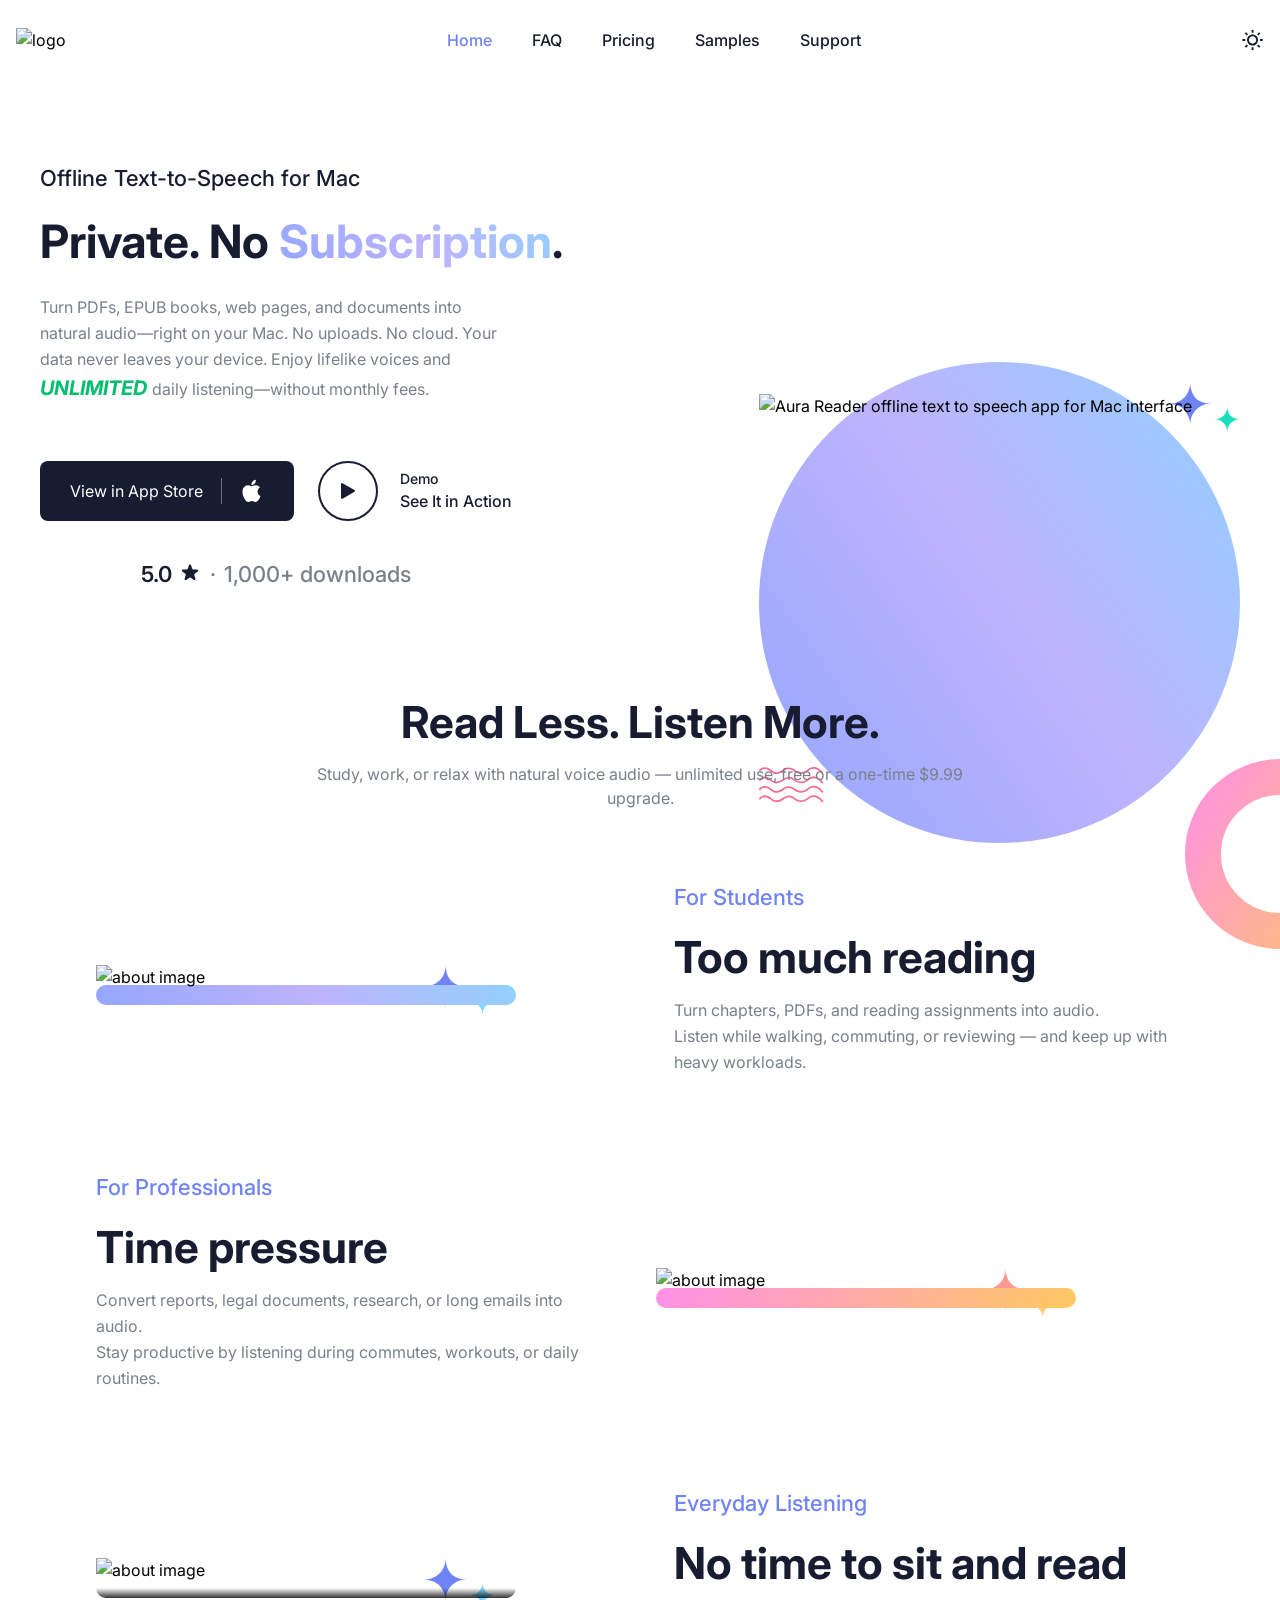
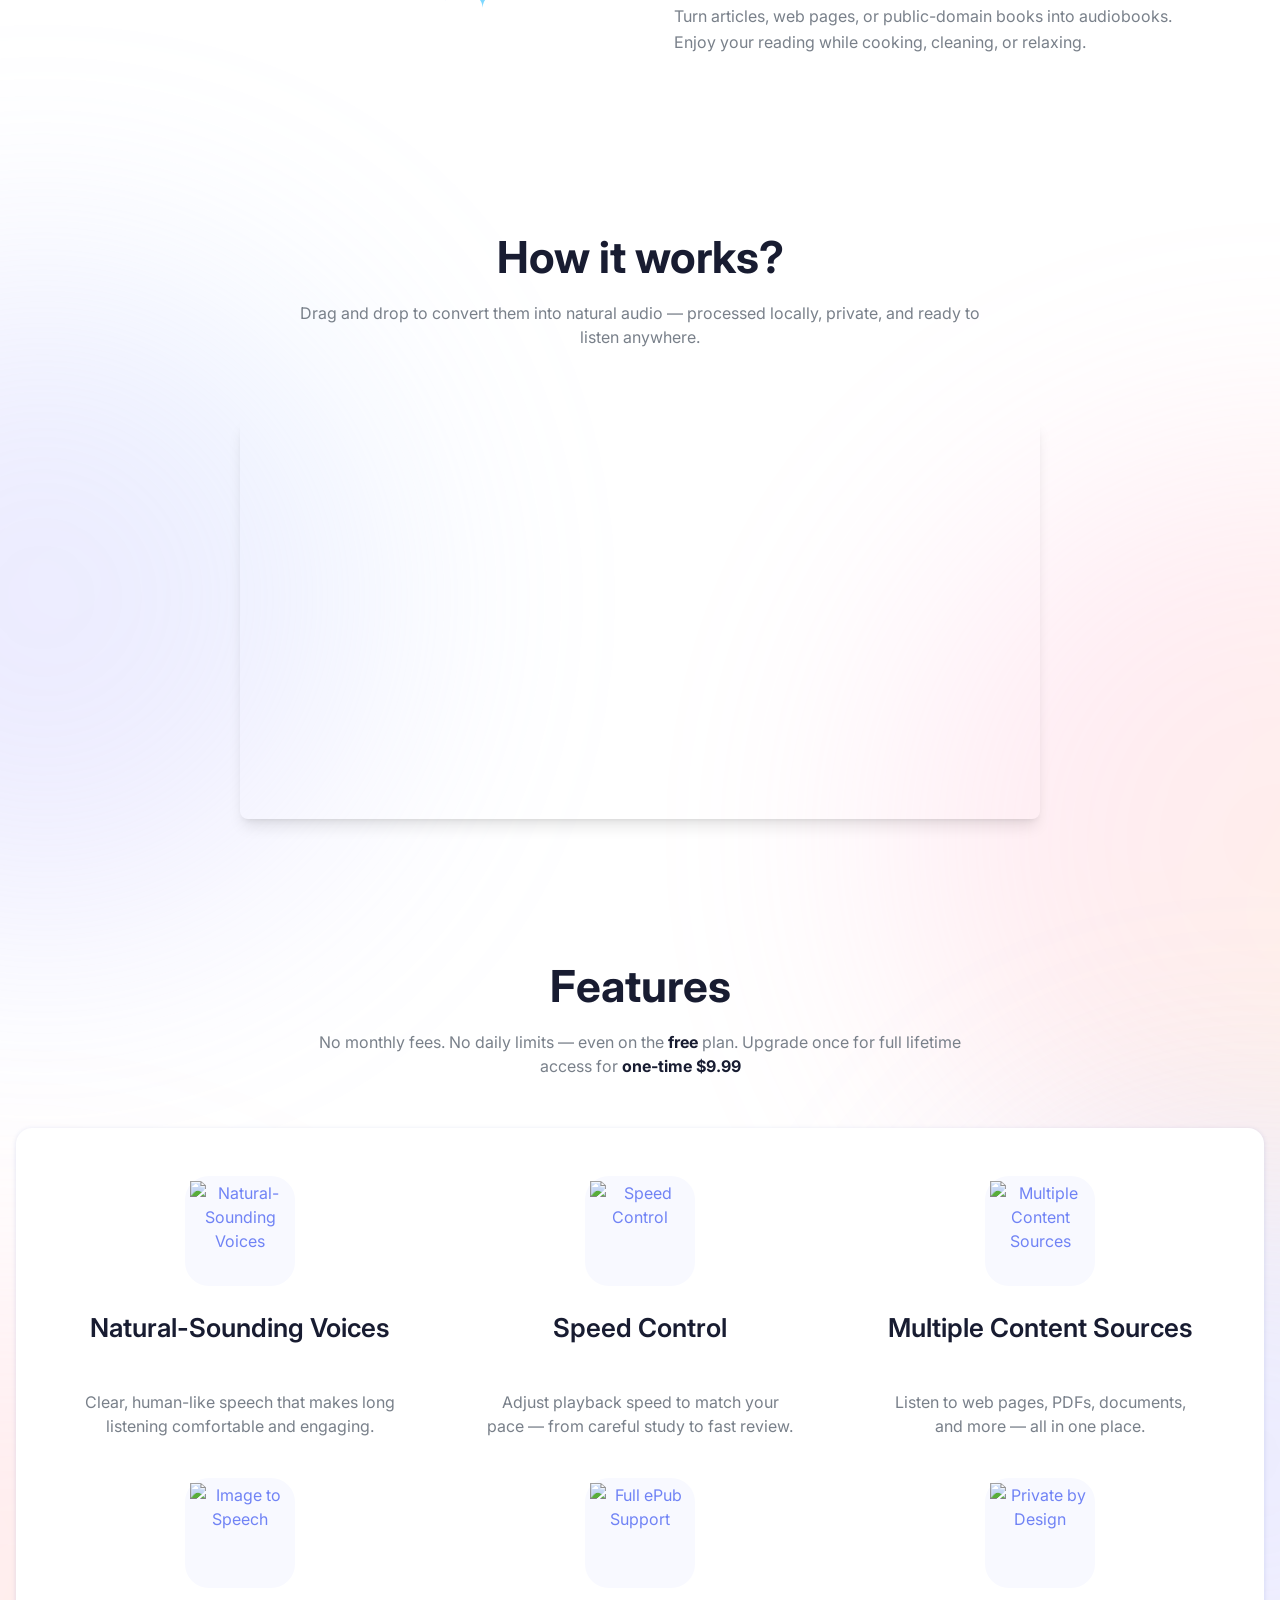
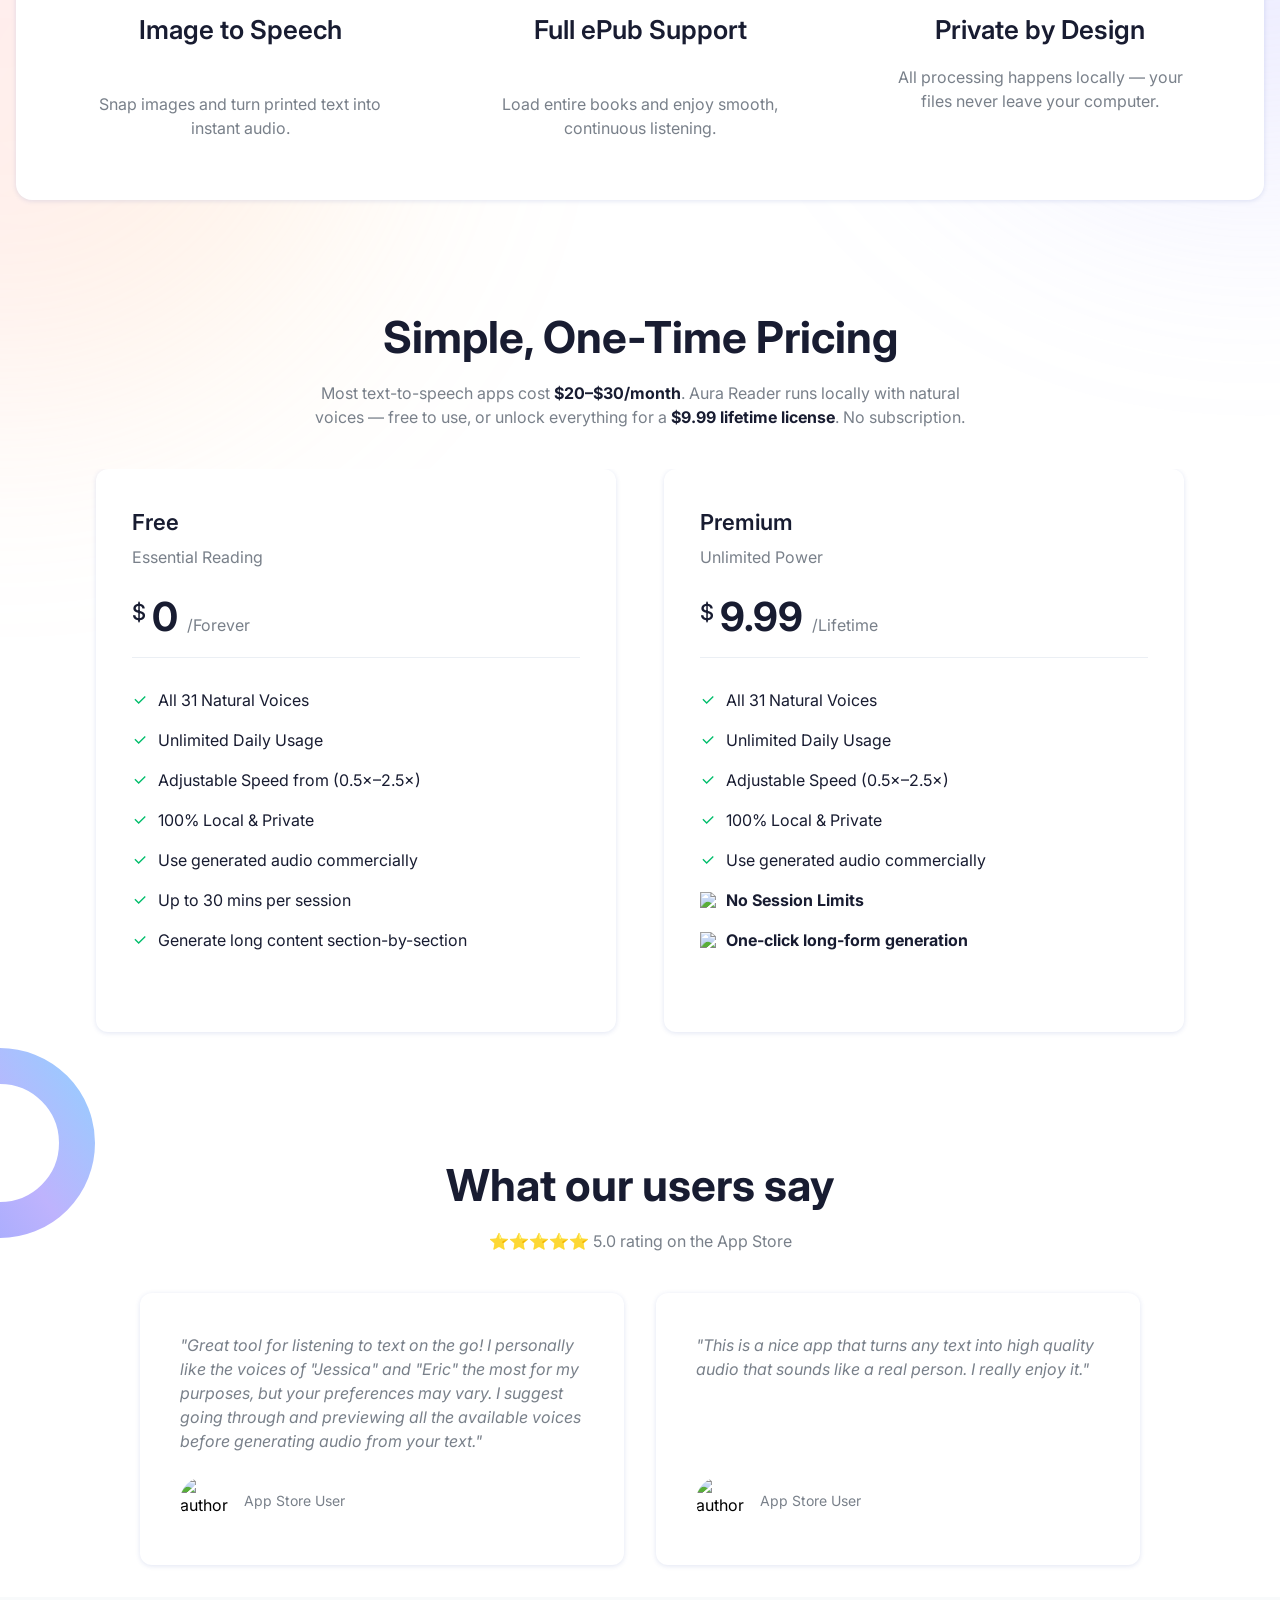
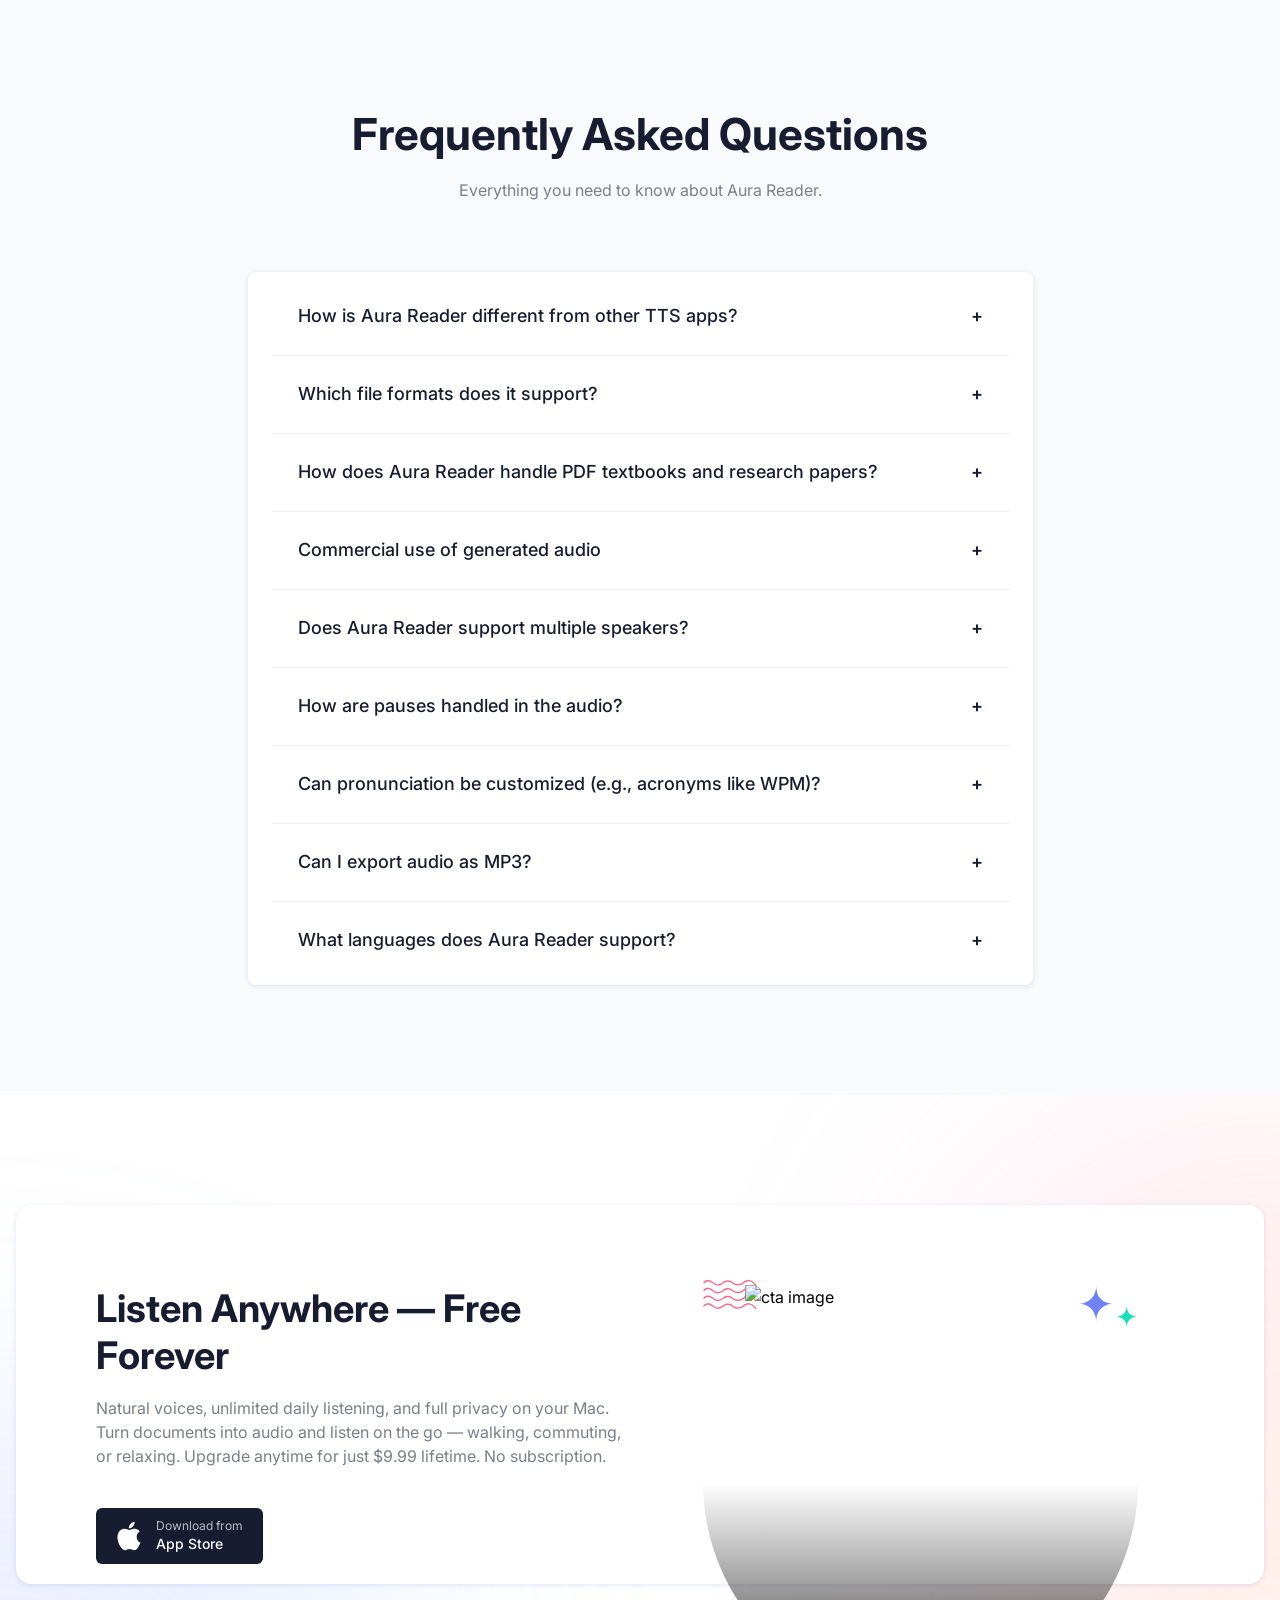
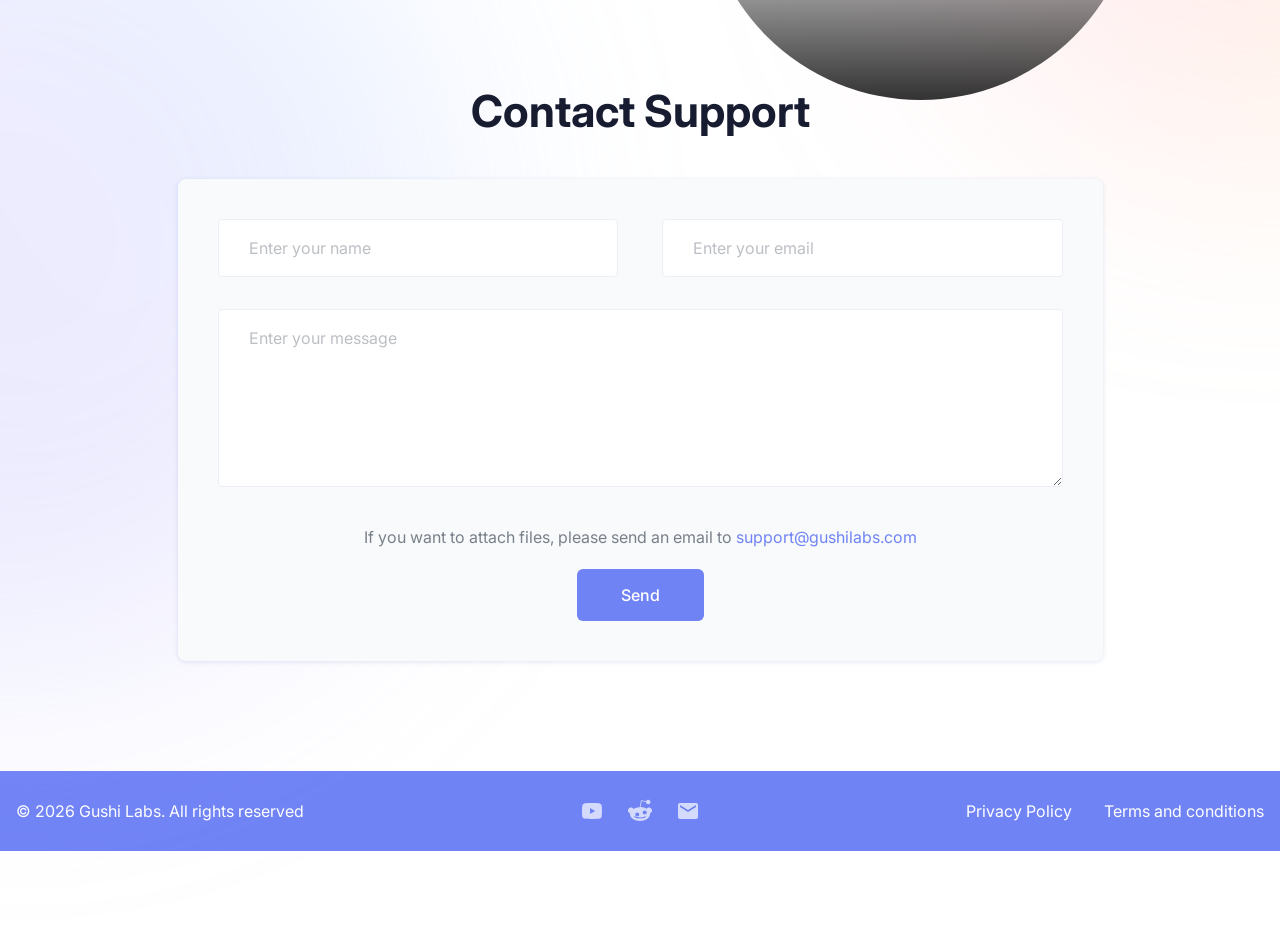
==== commit 87087061: "Updates" ====
--- a/index.html
+++ b/index.html
@@ -1055,6 +1055,22 @@
                 </div>
               </div>
             </div>
+
+            <div class="border-b faq border-stroke last-of-type:border-none dark:border-stroke-dark">
+              <button class="faq-btn relative flex w-full justify-between py-6 px-[18px] text-left text-base font-medium text-black dark:text-white sm:px-[26px] sm:text-lg cursor-pointer">
+                What languages does Aura Reader support?
+              </button>
+              <div class="faq-content h-auto overflow-hidden border-t border-stroke px-[18px] dark:border-stroke-dark sm:px-[26px]">
+                <div class="text-base text-body pt-5 pb-6 space-y-4">
+                  <p>
+                    Currently, Aura Reader supports English only.
+                  </p>
+                  <p>
+                    Because proper text processing requires language-specific tuning for elements like numbers, dates, and acronyms, we are focused on delivering an exceptional English experience first before gradually expanding support to additional languages.
+                  </p>
+                </div>
+              </div>
+            </div>
             
           </div>
         </div>
